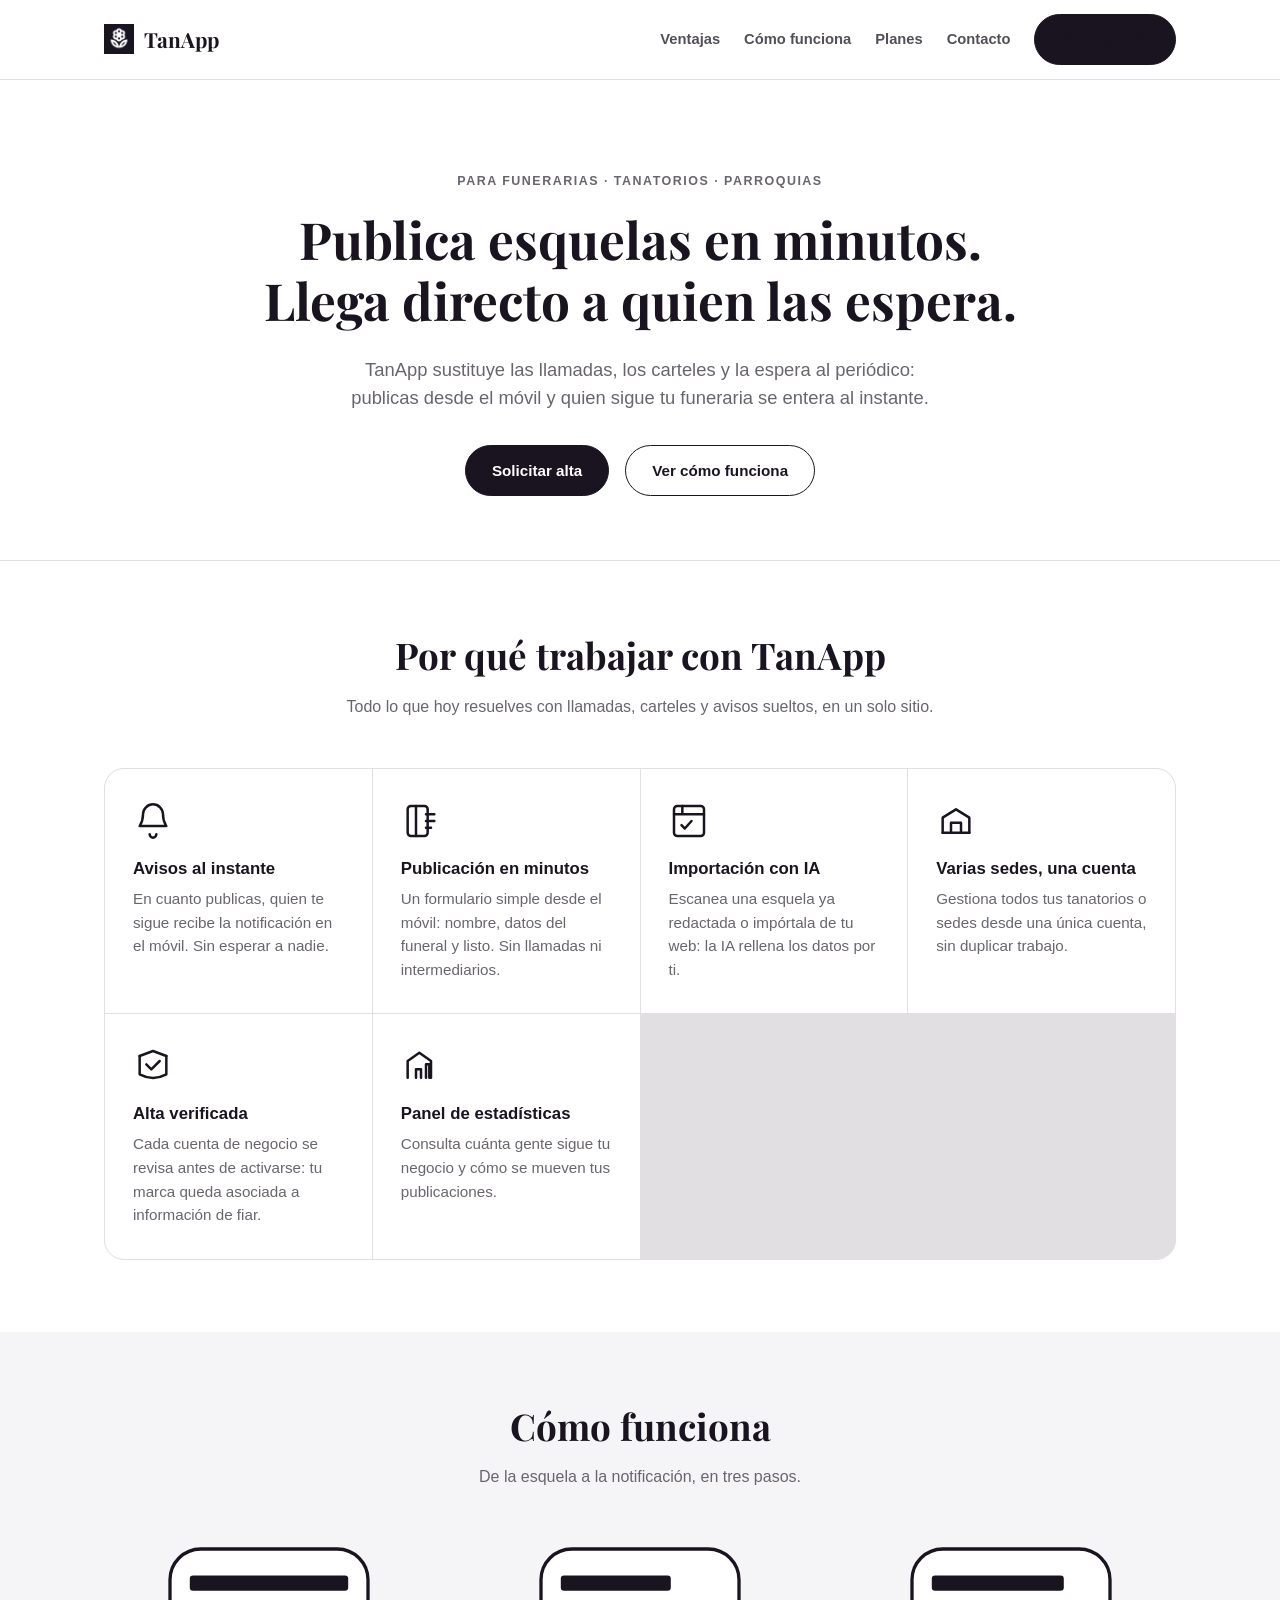
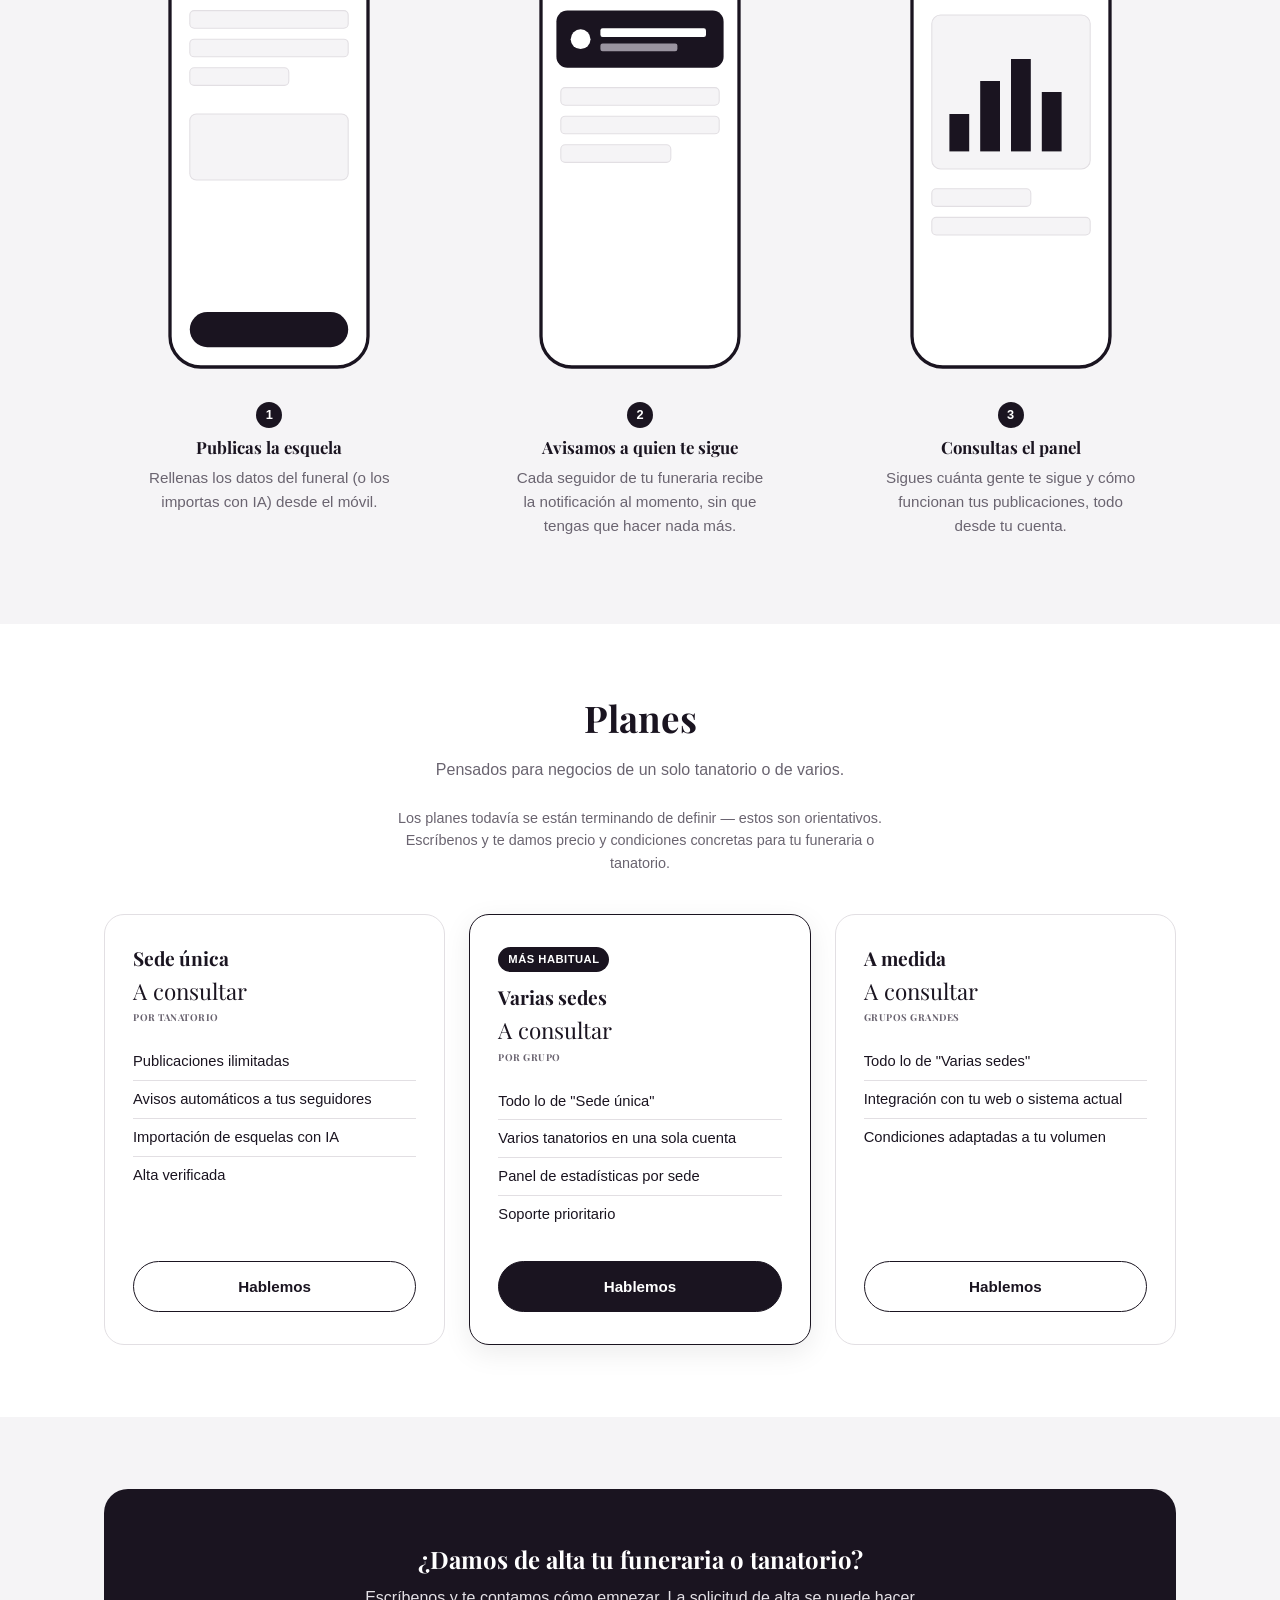
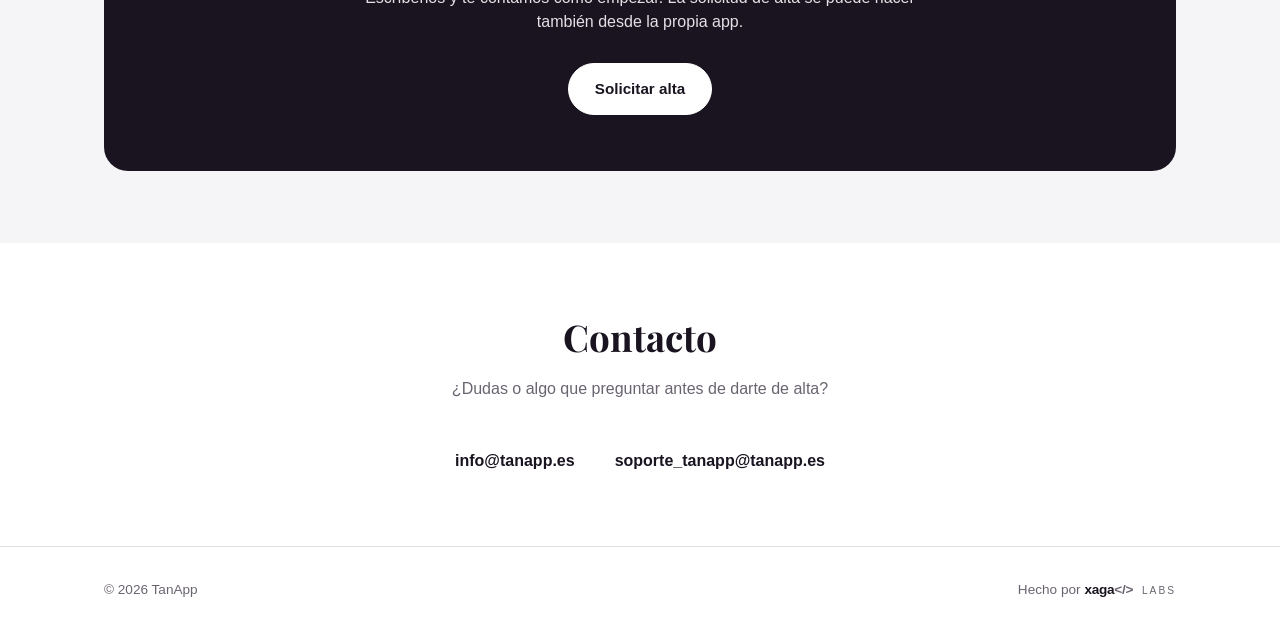
==== web/index.html @ 60076150 "Añade moderación de condolencias, sesiones múltiples por sede, elección de idioma y confirmación de " ====
<!doctype html>
<html lang="es">
  <head>
    <meta charset="UTF-8" />
    <meta name="viewport" content="width=device-width, initial-scale=1.0" />
    <title>TanApp para funerarias, tanatorios y parroquias</title>
    <meta
      name="description"
      content="TanApp es la app para que funerarias, tanatorios y parroquias de Galicia publiquen esquelas en minutos y lleguen directamente a quien las sigue."
    />
    <link rel="icon" href="assets/logo.png" />
    <link rel="preconnect" href="https://fonts.googleapis.com" />
    <link rel="preconnect" href="https://fonts.gstatic.com" crossorigin />
    <link
      href="https://fonts.googleapis.com/css2?family=Playfair+Display:wght@700;900&display=swap"
      rel="stylesheet"
    />
    <link rel="stylesheet" href="styles.css" />
  </head>
  <body>
    <header class="site-header">
      <div class="container">
        <a class="brand" href="#top">
          <img src="assets/logo.png" alt="" />
          <span>TanApp</span>
        </a>
        <nav class="site-nav">
          <a href="#ventajas">Ventajas</a>
          <a href="#como-funciona">Cómo funciona</a>
          <a href="#planes">Planes</a>
          <a href="#contacto">Contacto</a>
          <a class="btn btn-primary" href="#cta">Solicitar alta</a>
        </nav>
      </div>
    </header>

    <main id="top">
      <section class="hero">
        <div class="container">
          <span class="eyebrow"
            >Para funerarias · tanatorios · parroquias</span
          >
          <h1>Publica esquelas en minutos. Llega directo a quien las espera.</h1>
          <p class="lead">
            TanApp sustituye las llamadas, los carteles y la espera al
            periódico: publicas desde el móvil y quien sigue tu funeraria se
            entera al instante.
          </p>
          <div class="hero-actions">
            <a class="btn btn-primary" href="#cta">Solicitar alta</a>
            <a class="btn btn-secondary" href="#como-funciona"
              >Ver cómo funciona</a
            >
          </div>
        </div>
      </section>

      <section id="ventajas">
        <div class="container">
          <div class="section-head">
            <h2>Por qué trabajar con TanApp</h2>
            <p>
              Todo lo que hoy resuelves con llamadas, carteles y avisos
              sueltos, en un solo sitio.
            </p>
          </div>
          <div class="benefit-grid">
            <div class="benefit-card">
              <div class="icon">
                <svg
                  viewBox="0 0 24 24"
                  fill="none"
                  stroke="currentColor"
                  stroke-width="1.5"
                  stroke-linecap="round"
                  stroke-linejoin="round"
                >
                  <path
                    d="M6 8a6 6 0 0 1 12 0c0 4.5 1.5 6 2 7H4c.5-1 2-2.5 2-7Z"
                  />
                  <path d="M10 20a2 2 0 0 0 4 0" />
                </svg>
              </div>
              <h3>Avisos al instante</h3>
              <p>
                En cuanto publicas, quien te sigue recibe la notificación en
                el móvil. Sin esperar a nadie.
              </p>
            </div>
            <div class="benefit-card">
              <div class="icon">
                <svg
                  viewBox="0 0 24 24"
                  fill="none"
                  stroke="currentColor"
                  stroke-width="1.5"
                  stroke-linecap="round"
                  stroke-linejoin="round"
                >
                  <rect x="4" y="3" width="12" height="18" rx="2" />
                  <path d="M9 3v18" />
                  <path d="M15 8h5M15 12h5M15 16h3" />
                </svg>
              </div>
              <h3>Publicación en minutos</h3>
              <p>
                Un formulario simple desde el móvil: nombre, datos del
                funeral y listo. Sin llamadas ni intermediarios.
              </p>
            </div>
            <div class="benefit-card">
              <div class="icon">
                <svg
                  viewBox="0 0 24 24"
                  fill="none"
                  stroke="currentColor"
                  stroke-width="1.5"
                  stroke-linecap="round"
                  stroke-linejoin="round"
                >
                  <rect x="3" y="3" width="18" height="18" rx="2" />
                  <path d="M3 8h18M8 3v5" />
                  <path d="M7.5 14.5l2 2 4-4.5" />
                </svg>
              </div>
              <h3>Importación con IA</h3>
              <p>
                Escanea una esquela ya redactada o impórtala de tu web: la IA
                rellena los datos por ti.
              </p>
            </div>
            <div class="benefit-card">
              <div class="icon">
                <svg
                  viewBox="0 0 24 24"
                  fill="none"
                  stroke="currentColor"
                  stroke-width="1.5"
                  stroke-linecap="round"
                  stroke-linejoin="round"
                >
                  <path d="M4 19V10l8-5 8 5v9" />
                  <path d="M9 19v-6h6v6" />
                  <path d="M4 19h16" />
                </svg>
              </div>
              <h3>Varias sedes, una cuenta</h3>
              <p>
                Gestiona todos tus tanatorios o sedes desde una única cuenta,
                sin duplicar trabajo.
              </p>
            </div>
            <div class="benefit-card">
              <div class="icon">
                <svg
                  viewBox="0 0 24 24"
                  fill="none"
                  stroke="currentColor"
                  stroke-width="1.5"
                  stroke-linecap="round"
                  stroke-linejoin="round"
                >
                  <path d="M4 6v11a17 17 0 0 0 16 0V6" />
                  <path d="M4 6l8-3 8 3" />
                  <path d="M8 11l3 3 5-5" />
                </svg>
              </div>
              <h3>Alta verificada</h3>
              <p>
                Cada cuenta de negocio se revisa antes de activarse: tu
                marca queda asociada a información de fiar.
              </p>
            </div>
            <div class="benefit-card">
              <div class="icon">
                <svg
                  viewBox="0 0 24 24"
                  fill="none"
                  stroke="currentColor"
                  stroke-width="1.5"
                  stroke-linecap="round"
                  stroke-linejoin="round"
                >
                  <path d="M4 19V9l7-5 7 5v10" />
                  <path d="M9 19v-5h3v5M15 19v-8h2v8" />
                </svg>
              </div>
              <h3>Panel de estadísticas</h3>
              <p>
                Consulta cuánta gente sigue tu negocio y cómo se mueven tus
                publicaciones.
              </p>
            </div>
          </div>
        </div>
      </section>

      <section id="como-funciona" class="alt">
        <div class="container">
          <div class="section-head">
            <h2>Cómo funciona</h2>
            <p>De la esquela a la notificación, en tres pasos.</p>
          </div>
          <div class="steps-visual">
            <div class="step-visual">
              <svg class="phone" viewBox="0 0 200 400">
                <rect
                  x="10"
                  y="10"
                  width="180"
                  height="380"
                  rx="28"
                  fill="#ffffff"
                  stroke="#1a1420"
                  stroke-width="3"
                />
                <rect x="28" y="34" width="144" height="14" rx="3" fill="#1a1420" />
                <rect
                  x="28"
                  y="66"
                  width="144"
                  height="16"
                  rx="4"
                  fill="#f5f4f6"
                  stroke="#e2dfe3"
                />
                <rect
                  x="28"
                  y="92"
                  width="144"
                  height="16"
                  rx="4"
                  fill="#f5f4f6"
                  stroke="#e2dfe3"
                />
                <rect
                  x="28"
                  y="118"
                  width="90"
                  height="16"
                  rx="4"
                  fill="#f5f4f6"
                  stroke="#e2dfe3"
                />
                <rect
                  x="28"
                  y="160"
                  width="144"
                  height="60"
                  rx="6"
                  fill="#f5f4f6"
                  stroke="#e2dfe3"
                />
                <rect
                  x="28"
                  y="340"
                  width="144"
                  height="32"
                  rx="16"
                  fill="#1a1420"
                />
              </svg>
              <span class="step-number">1</span>
              <h3>Publicas la esquela</h3>
              <p>
                Rellenas los datos del funeral (o los importas con IA) desde
                el móvil.
              </p>
            </div>
            <div class="step-visual">
              <svg class="phone" viewBox="0 0 200 400">
                <rect
                  x="10"
                  y="10"
                  width="180"
                  height="380"
                  rx="28"
                  fill="#ffffff"
                  stroke="#1a1420"
                  stroke-width="3"
                />
                <rect x="28" y="34" width="100" height="14" rx="3" fill="#1a1420" />
                <rect
                  x="24"
                  y="66"
                  width="152"
                  height="52"
                  rx="10"
                  fill="#1a1420"
                />
                <circle cx="46" cy="92" r="9" fill="#ffffff" />
                <rect x="64" y="82" width="96" height="8" rx="2" fill="#ffffff" />
                <rect
                  x="64"
                  y="96"
                  width="70"
                  height="7"
                  rx="2"
                  fill="#9a94a0"
                />
                <rect
                  x="28"
                  y="136"
                  width="144"
                  height="16"
                  rx="4"
                  fill="#f5f4f6"
                  stroke="#e2dfe3"
                />
                <rect
                  x="28"
                  y="162"
                  width="144"
                  height="16"
                  rx="4"
                  fill="#f5f4f6"
                  stroke="#e2dfe3"
                />
                <rect
                  x="28"
                  y="188"
                  width="100"
                  height="16"
                  rx="4"
                  fill="#f5f4f6"
                  stroke="#e2dfe3"
                />
              </svg>
              <span class="step-number">2</span>
              <h3>Avisamos a quien te sigue</h3>
              <p>
                Cada seguidor de tu funeraria recibe la notificación al
                momento, sin que tengas que hacer nada más.
              </p>
            </div>
            <div class="step-visual">
              <svg class="phone" viewBox="0 0 200 400">
                <rect
                  x="10"
                  y="10"
                  width="180"
                  height="380"
                  rx="28"
                  fill="#ffffff"
                  stroke="#1a1420"
                  stroke-width="3"
                />
                <rect x="28" y="34" width="120" height="14" rx="3" fill="#1a1420" />
                <rect
                  x="28"
                  y="70"
                  width="144"
                  height="140"
                  rx="8"
                  fill="#f5f4f6"
                  stroke="#e2dfe3"
                />
                <rect x="44" y="160" width="18" height="34" fill="#1a1420" />
                <rect x="72" y="130" width="18" height="64" fill="#1a1420" />
                <rect x="100" y="110" width="18" height="84" fill="#1a1420" />
                <rect x="128" y="140" width="18" height="54" fill="#1a1420" />
                <rect
                  x="28"
                  y="228"
                  width="90"
                  height="16"
                  rx="4"
                  fill="#f5f4f6"
                  stroke="#e2dfe3"
                />
                <rect
                  x="28"
                  y="254"
                  width="144"
                  height="16"
                  rx="4"
                  fill="#f5f4f6"
                  stroke="#e2dfe3"
                />
              </svg>
              <span class="step-number">3</span>
              <h3>Consultas el panel</h3>
              <p>
                Sigues cuánta gente te sigue y cómo funcionan tus
                publicaciones, todo desde tu cuenta.
              </p>
            </div>
          </div>
        </div>
      </section>

      <section id="planes">
        <div class="container">
          <div class="section-head">
            <h2>Planes</h2>
            <p>Pensados para negocios de un solo tanatorio o de varios.</p>
          </div>
          <p class="plans-note">
            Los planes todavía se están terminando de definir — estos son
            orientativos. Escríbenos y te damos precio y condiciones
            concretas para tu funeraria o tanatorio.
          </p>
          <div class="plan-grid">
            <div class="plan-card">
              <h3>Sede única</h3>
              <div class="plan-price">
                A consultar<small>por tanatorio</small>
              </div>
              <ul>
                <li>Publicaciones ilimitadas</li>
                <li>Avisos automáticos a tus seguidores</li>
                <li>Importación de esquelas con IA</li>
                <li>Alta verificada</li>
              </ul>
              <a class="btn btn-secondary" href="#cta">Hablemos</a>
            </div>
            <div class="plan-card featured">
              <span class="plan-badge">Más habitual</span>
              <h3>Varias sedes</h3>
              <div class="plan-price">
                A consultar<small>por grupo</small>
              </div>
              <ul>
                <li>Todo lo de "Sede única"</li>
                <li>Varios tanatorios en una sola cuenta</li>
                <li>Panel de estadísticas por sede</li>
                <li>Soporte prioritario</li>
              </ul>
              <a class="btn btn-primary" href="#cta">Hablemos</a>
            </div>
            <div class="plan-card">
              <h3>A medida</h3>
              <div class="plan-price">
                A consultar<small>grupos grandes</small>
              </div>
              <ul>
                <li>Todo lo de "Varias sedes"</li>
                <li>Integración con tu web o sistema actual</li>
                <li>Condiciones adaptadas a tu volumen</li>
              </ul>
              <a class="btn btn-secondary" href="#cta">Hablemos</a>
            </div>
          </div>
        </div>
      </section>

      <section id="cta" class="alt">
        <div class="container">
          <div class="cta-box">
            <h2>¿Damos de alta tu funeraria o tanatorio?</h2>
            <p>
              Escríbenos y te contamos cómo empezar. La solicitud de alta se
              puede hacer también desde la propia app.
            </p>
            <a
              class="btn btn-primary"
              href="mailto:info@tanapp.es?subject=Alta%20como%20funeraria%20en%20TanApp"
              >Solicitar alta</a
            >
          </div>
        </div>
      </section>

      <section id="contacto">
        <div class="container">
          <div class="section-head">
            <h2>Contacto</h2>
            <p>¿Dudas o algo que preguntar antes de darte de alta?</p>
          </div>
          <div class="contact-list">
            <a href="mailto:info@tanapp.es">info@tanapp.es</a>
            <a href="mailto:soporte_tanapp@tanapp.es"
              >soporte_tanapp@tanapp.es</a
            >
          </div>
        </div>
      </section>
    </main>

    <footer class="site-footer">
      <div class="container">
        <span>&copy; <span id="anio"></span> TanApp</span>
        <span class="xaga-credit"
          >Hecho por
          <strong
            >xaga<span class="xaga-code">&lt;/&gt;</span></strong
          ><span class="xaga-labs">&nbsp;LABS</span></span
        >
      </div>
    </footer>

    <script>
      document.getElementById('anio').textContent = new Date().getFullYear();
    </script>
  </body>
</html>
---- web/styles.css ----
:root {
  --black: #1a1420;
  --ink: #0f0c12;
  --white: #ffffff;
  --off-white: #f5f4f6;
  --gray: #e4e1e6;
  --text-muted: #6a6470;
  --plum: #6b3f55;
  --plum-light: #dcc7d3;
  --border: #e2dfe3;
  --max-width: 1120px;
}

* {
  box-sizing: border-box;
}

html {
  scroll-behavior: smooth;
}

body {
  margin: 0;
  font-family:
    -apple-system, BlinkMacSystemFont, 'Segoe UI', Roboto, Helvetica, Arial,
    sans-serif;
  color: var(--black);
  background: var(--white);
  line-height: 1.55;
}

h1,
h2,
h3 {
  font-family: 'Playfair Display', Georgia, serif;
  color: var(--black);
  line-height: 1.18;
  margin: 0 0 0.5em;
}

p {
  margin: 0 0 1em;
}

a {
  color: var(--black);
}

img,
svg {
  max-width: 100%;
  display: block;
}

.container {
  max-width: var(--max-width);
  margin: 0 auto;
  padding: 0 24px;
}

/* Cabecera */

.site-header {
  position: sticky;
  top: 0;
  z-index: 10;
  background: rgba(255, 255, 255, 0.94);
  backdrop-filter: blur(6px);
  border-bottom: 1px solid var(--border);
}

.site-header .container {
  display: flex;
  align-items: center;
  justify-content: space-between;
  gap: 16px;
  padding-top: 14px;
  padding-bottom: 14px;
  flex-wrap: wrap;
}

.brand {
  display: flex;
  align-items: center;
  gap: 10px;
  text-decoration: none;
  color: var(--black);
}

.brand img {
  width: 30px;
  height: 30px;
}

.brand span {
  font-family: 'Playfair Display', Georgia, serif;
  font-size: 1.3rem;
  font-weight: 700;
}

.site-nav {
  display: flex;
  align-items: center;
  gap: 24px;
  flex-wrap: wrap;
}

.site-nav a {
  text-decoration: none;
  color: var(--black);
  font-weight: 600;
  font-size: 0.92rem;
  opacity: 0.75;
}

.site-nav a:hover {
  opacity: 1;
}

.site-nav .btn {
  opacity: 1;
}

/* Botones */

.btn {
  display: inline-block;
  padding: 13px 26px;
  border-radius: 999px;
  font-weight: 700;
  font-size: 0.95rem;
  text-decoration: none;
  text-align: center;
  border: 1.5px solid var(--black);
  cursor: pointer;
}

.btn-primary {
  background: var(--black);
  color: var(--white);
}

.btn-primary:hover {
  background: var(--ink);
}

.btn-secondary {
  background: transparent;
  color: var(--black);
}

.btn-secondary:hover {
  background: var(--off-white);
}

/* Hero */

.hero {
  padding: 88px 0 64px;
  text-align: center;
  border-bottom: 1px solid var(--border);
}

.eyebrow {
  display: inline-block;
  font-size: 0.78rem;
  font-weight: 700;
  letter-spacing: 1.5px;
  text-transform: uppercase;
  color: var(--text-muted);
  margin-bottom: 18px;
}

.hero h1 {
  font-size: clamp(2.1rem, 5vw, 3.2rem);
  max-width: 780px;
  margin-left: auto;
  margin-right: auto;
}

.hero p.lead {
  font-size: 1.15rem;
  color: var(--text-muted);
  max-width: 620px;
  margin: 0 auto 32px;
}

.hero-actions {
  display: flex;
  gap: 16px;
  justify-content: center;
  flex-wrap: wrap;
}

/* Secciones genéricas */

section {
  padding: 72px 0;
}

section.alt {
  background: var(--off-white);
}

.section-head {
  text-align: center;
  max-width: 640px;
  margin: 0 auto 48px;
}

.section-head h2 {
  font-size: clamp(1.7rem, 3.5vw, 2.3rem);
}

.section-head p {
  color: var(--text-muted);
  margin-bottom: 0;
}

/* Ventajas */

.benefit-grid {
  display: grid;
  grid-template-columns: repeat(auto-fit, minmax(240px, 1fr));
  gap: 1px;
  background: var(--border);
  border: 1px solid var(--border);
  border-radius: 20px;
  overflow: hidden;
}

.benefit-card {
  background: var(--white);
  padding: 32px 28px;
}

.benefit-card .icon {
  width: 40px;
  height: 40px;
  margin-bottom: 18px;
  color: var(--black);
}

.benefit-card .icon svg {
  width: 100%;
  height: 100%;
}

.benefit-card h3 {
  font-size: 1.05rem;
  font-family: inherit;
  font-weight: 700;
}

.benefit-card p {
  color: var(--text-muted);
  font-size: 0.95rem;
  margin-bottom: 0;
}

/* Cómo funciona (con ilustraciones) */

.steps-visual {
  display: grid;
  grid-template-columns: repeat(auto-fit, minmax(260px, 1fr));
  gap: 40px;
}

.step-visual {
  text-align: center;
}

.step-visual .phone {
  width: 100%;
  max-width: 220px;
  margin: 0 auto 24px;
}

.step-visual .step-number {
  display: inline-flex;
  align-items: center;
  justify-content: center;
  width: 26px;
  height: 26px;
  border-radius: 50%;
  background: var(--black);
  color: var(--white);
  font-size: 0.8rem;
  font-weight: 700;
  margin-bottom: 10px;
}

.step-visual h3 {
  font-size: 1.05rem;
}

.step-visual p {
  color: var(--text-muted);
  font-size: 0.95rem;
  max-width: 260px;
  margin-left: auto;
  margin-right: auto;
}

/* Planes */

.plans-note {
  text-align: center;
  color: var(--text-muted);
  font-size: 0.9rem;
  margin: -24px auto 40px;
  max-width: 520px;
}

.plan-grid {
  display: grid;
  grid-template-columns: repeat(auto-fit, minmax(260px, 1fr));
  gap: 24px;
  align-items: stretch;
}

.plan-card {
  border: 1.5px solid var(--border);
  border-radius: 20px;
  padding: 32px 28px;
  display: flex;
  flex-direction: column;
  background: var(--white);
}

.plan-card.featured {
  border-color: var(--black);
  box-shadow: 0 8px 28px rgba(0, 0, 0, 0.08);
}

.plan-badge {
  align-self: flex-start;
  background: var(--black);
  color: var(--white);
  font-size: 0.7rem;
  font-weight: 700;
  letter-spacing: 0.5px;
  text-transform: uppercase;
  padding: 4px 10px;
  border-radius: 999px;
  margin-bottom: 14px;
}

.plan-card h3 {
  font-size: 1.2rem;
  margin-bottom: 4px;
}

.plan-price {
  font-family: 'Playfair Display', Georgia, serif;
  font-size: 1.4rem;
  color: var(--black);
  margin-bottom: 18px;
}

.plan-price small {
  font-family: inherit;
  font-size: 0.6rem;
  font-weight: 700;
  letter-spacing: 0.5px;
  text-transform: uppercase;
  color: var(--text-muted);
  display: block;
  margin-top: 2px;
}

.plan-card ul {
  list-style: none;
  padding: 0;
  margin: 0 0 28px;
  flex-grow: 1;
}

.plan-card li {
  padding: 7px 0;
  font-size: 0.92rem;
  color: var(--black);
  border-top: 1px solid var(--border);
}

.plan-card li:first-child {
  border-top: none;
}

.plan-card .btn {
  width: 100%;
}

/* CTA final */

.cta-box {
  background: var(--black);
  color: var(--white);
  border-radius: 24px;
  padding: 56px 48px;
  text-align: center;
}

.cta-box h2 {
  color: var(--white);
}

.cta-box p {
  color: var(--gray);
  max-width: 560px;
  margin: 0 auto 28px;
}

.cta-box .btn-primary {
  background: var(--white);
  color: var(--black);
  border-color: var(--white);
}

.cta-box .btn-primary:hover {
  background: var(--off-white);
}

/* Contacto */

.contact-list {
  display: flex;
  gap: 40px;
  justify-content: center;
  flex-wrap: wrap;
  text-align: center;
}

.contact-list a {
  font-weight: 700;
  text-decoration: none;
}

/* Pie */

.site-footer {
  border-top: 1px solid var(--border);
  padding: 32px 0;
}

.site-footer .container {
  display: flex;
  align-items: center;
  justify-content: space-between;
  gap: 16px;
  flex-wrap: wrap;
  font-size: 0.85rem;
  color: var(--text-muted);
}

.xaga-credit {
  display: flex;
  align-items: baseline;
  gap: 4px;
  text-decoration: none;
  color: var(--text-muted);
}

.xaga-credit strong {
  font-weight: 900;
  color: var(--black);
  letter-spacing: -0.3px;
}

.xaga-credit .xaga-code {
  color: var(--text-muted);
}

.xaga-credit .xaga-labs {
  letter-spacing: 2px;
  font-size: 0.75em;
}

@media (max-width: 640px) {
  .cta-box {
    padding: 36px 22px;
  }

  .site-footer .container {
    flex-direction: column;
    text-align: center;
  }
}
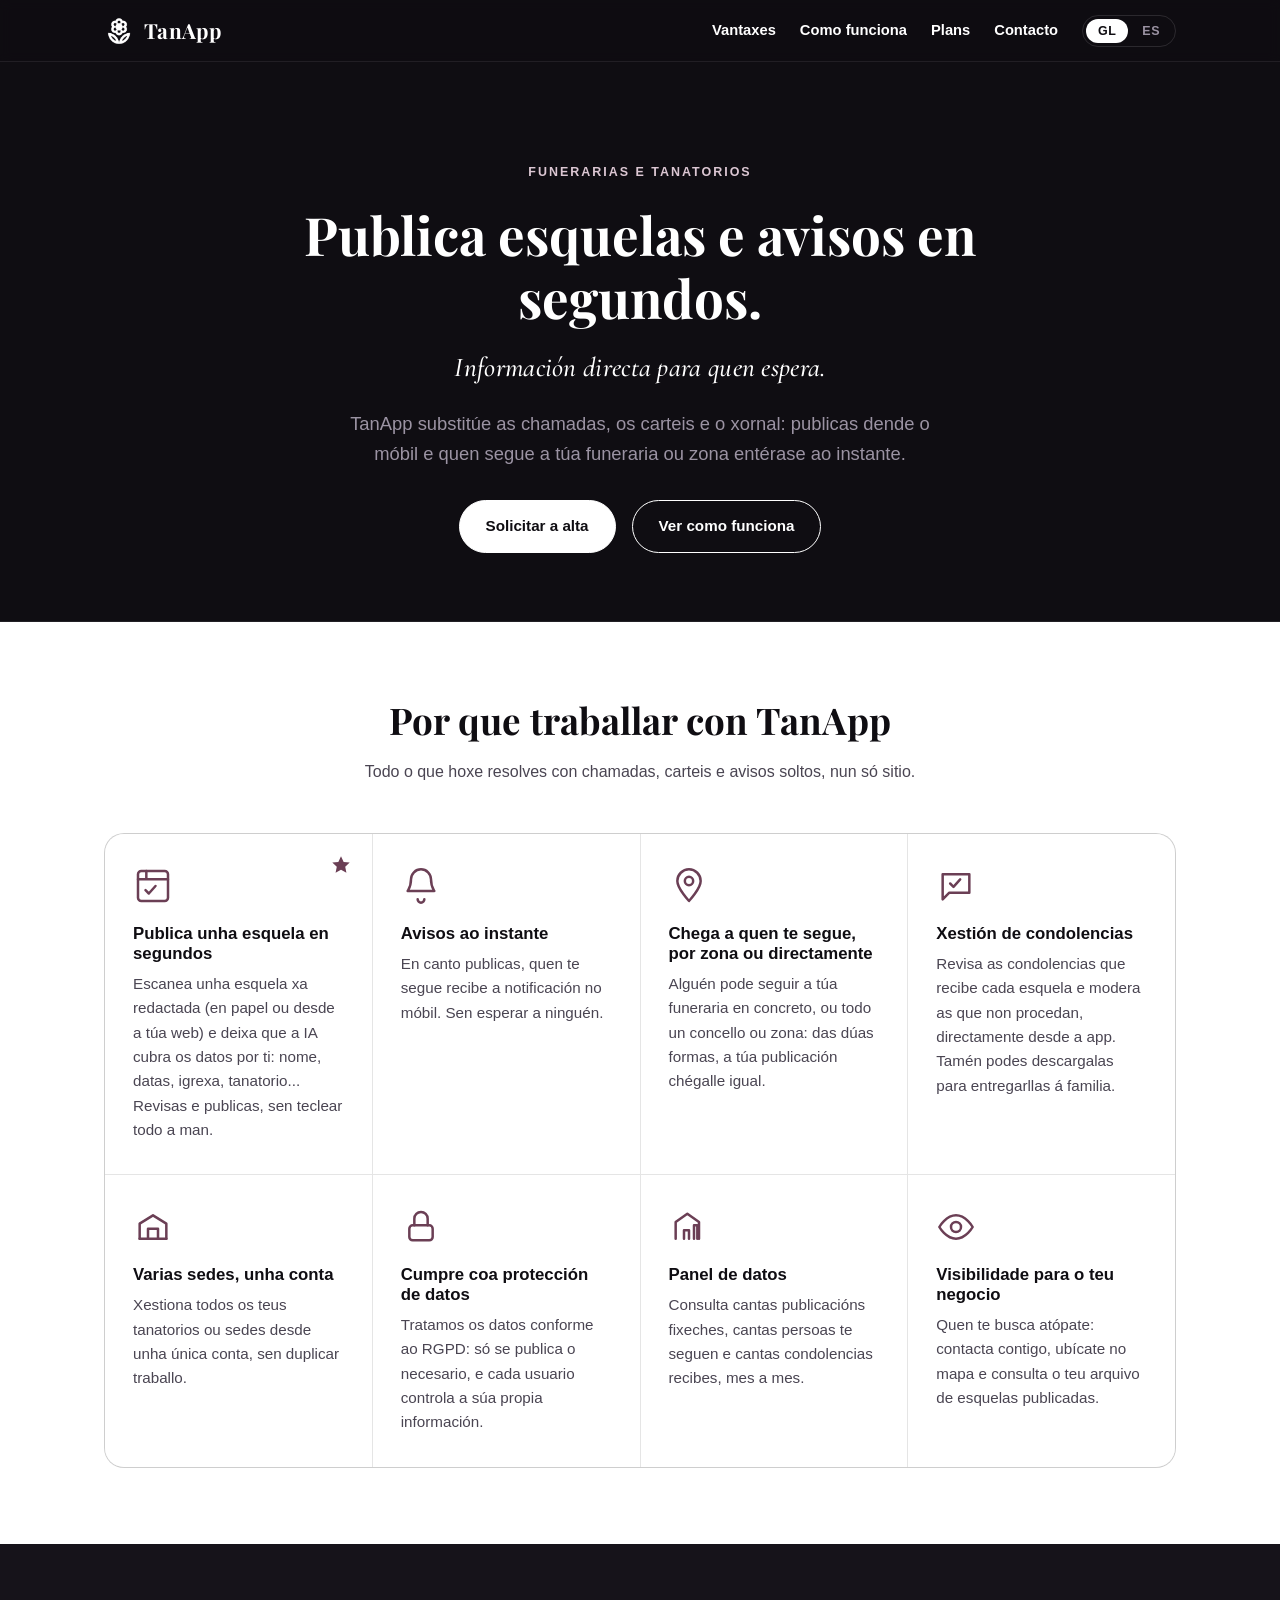
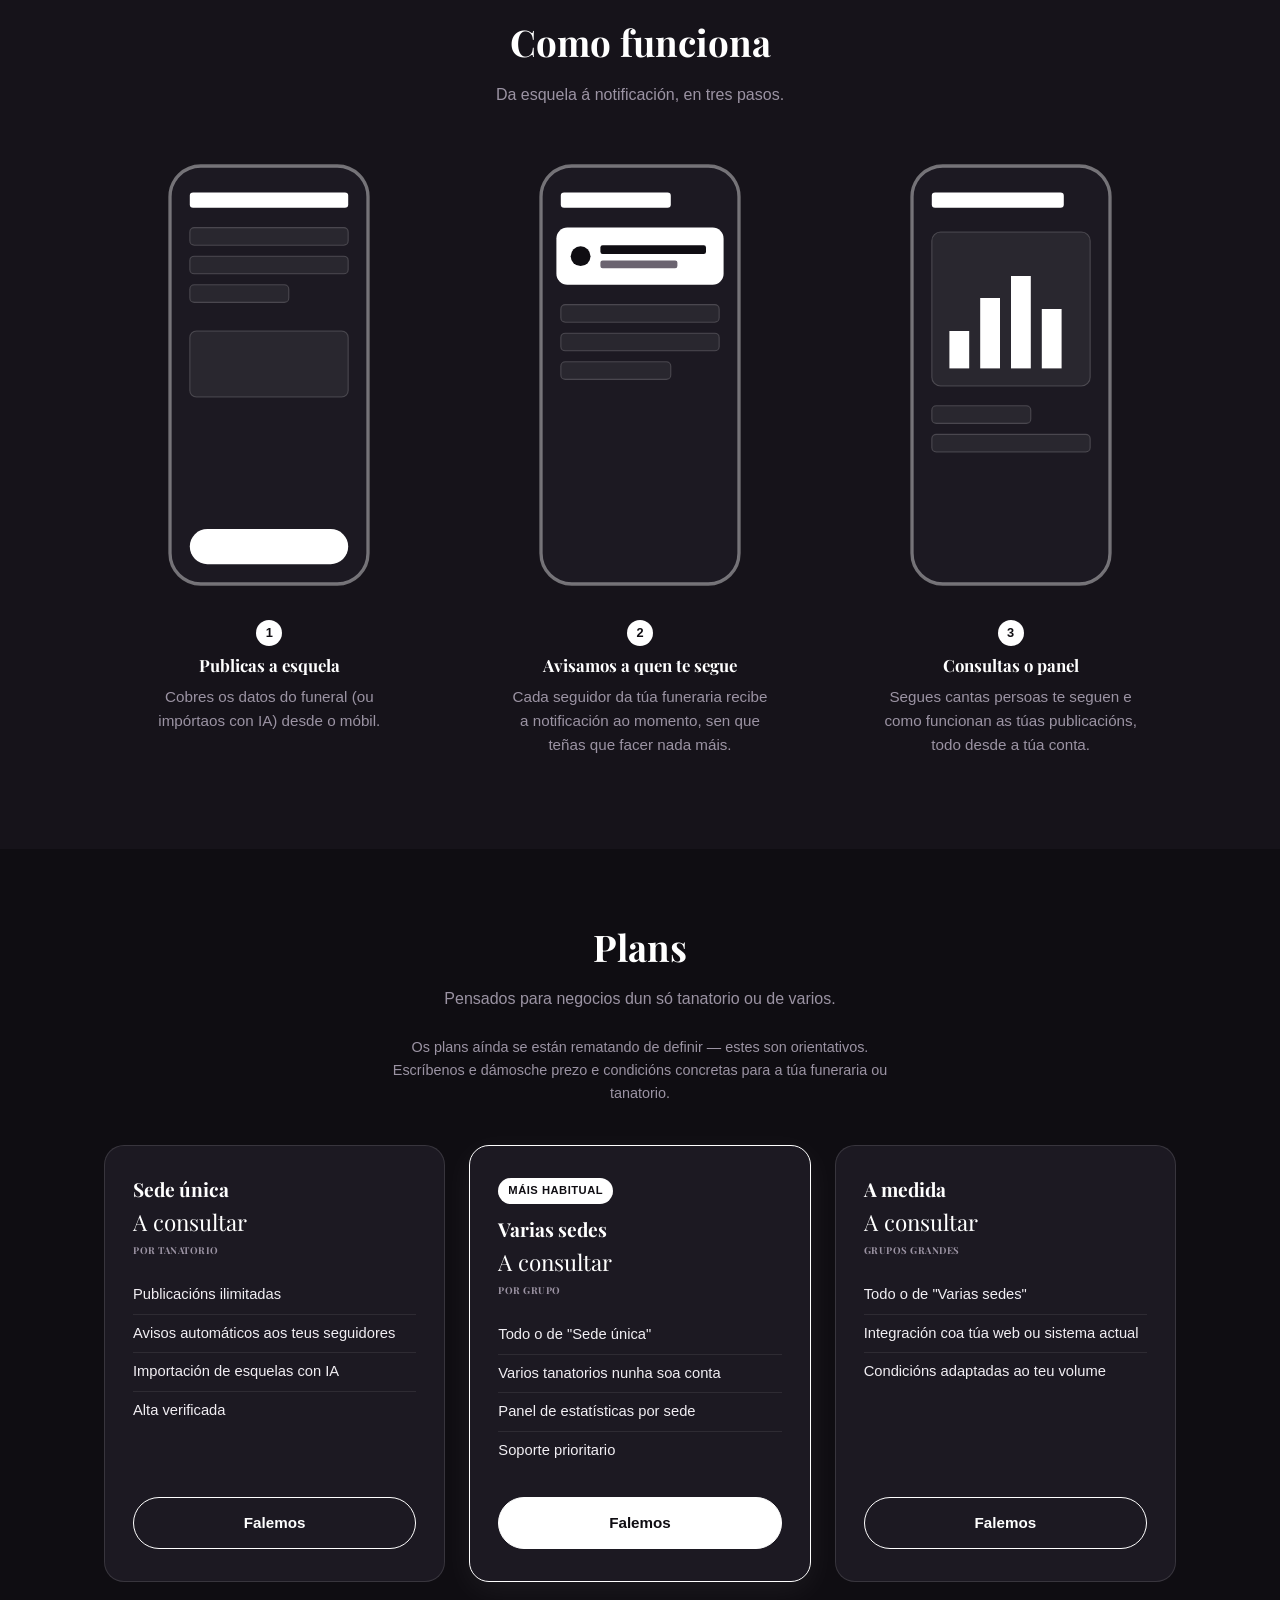
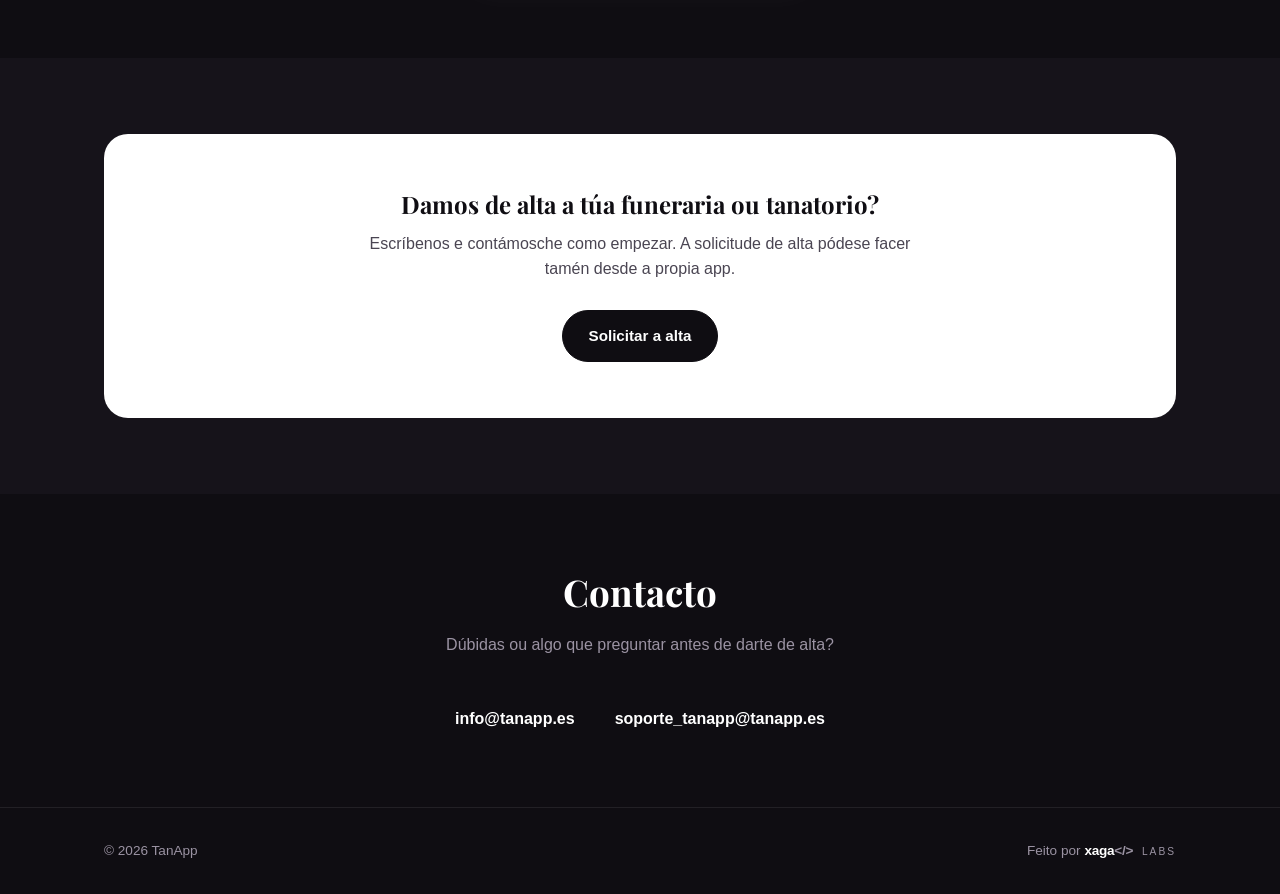
==== commit 9159931b: "Añade publicaciones de tipo misa/acto civil, cuenta personal vinculada para clientes, términos por r" ====
--- a/web/index.html
+++ b/web/index.html
@@ -1,18 +1,18 @@
 <!doctype html>
-<html lang="es">
+<html lang="gl">
   <head>
     <meta charset="UTF-8" />
     <meta name="viewport" content="width=device-width, initial-scale=1.0" />
-    <title>TanApp para funerarias, tanatorios y parroquias</title>
+    <title>TanApp para funerarias e tanatorios</title>
     <meta
       name="description"
-      content="TanApp es la app para que funerarias, tanatorios y parroquias de Galicia publiquen esquelas en minutos y lleguen directamente a quien las sigue."
+      content="TanApp é a app para que funerarias e tanatorios de Galicia publiquen esquelas en segundos e cheguen directamente a quen as segue."
     />
     <link rel="icon" href="assets/logo.png" />
     <link rel="preconnect" href="https://fonts.googleapis.com" />
     <link rel="preconnect" href="https://fonts.gstatic.com" crossorigin />
     <link
-      href="https://fonts.googleapis.com/css2?family=Playfair+Display:wght@700;900&display=swap"
+      href="https://fonts.googleapis.com/css2?family=Cormorant+Garamond:ital,wght@1,500&family=Playfair+Display:wght@700;900&display=swap"
       rel="stylesheet"
     />
     <link rel="stylesheet" href="styles.css" />
@@ -25,11 +25,14 @@
           <span>TanApp</span>
         </a>
         <nav class="site-nav">
-          <a href="#ventajas">Ventajas</a>
-          <a href="#como-funciona">Cómo funciona</a>
-          <a href="#planes">Planes</a>
-          <a href="#contacto">Contacto</a>
-          <a class="btn btn-primary" href="#cta">Solicitar alta</a>
+          <a href="#ventajas" data-i18n="nav_ventajas">Vantaxes</a>
+          <a href="#como-funciona" data-i18n="nav_como">Como funciona</a>
+          <a href="#planes" data-i18n="nav_planes">Plans</a>
+          <a href="#contacto" data-i18n="nav_contacto">Contacto</a>
+          <div class="lang-switch">
+            <button type="button" class="lang-btn" data-lang="gl">GL</button>
+            <button type="button" class="lang-btn" data-lang="es">ES</button>
+          </div>
         </nav>
       </div>
     </header>
@@ -37,19 +40,27 @@
     <main id="top">
       <section class="hero">
         <div class="container">
-          <span class="eyebrow"
-            >Para funerarias · tanatorios · parroquias</span
+          <span class="eyebrow" data-i18n="hero_eyebrow"
+            >Funerarias e Tanatorios</span
           >
-          <h1>Publica esquelas en minutos. Llega directo a quien las espera.</h1>
-          <p class="lead">
-            TanApp sustituye las llamadas, los carteles y la espera al
-            periódico: publicas desde el móvil y quien sigue tu funeraria se
-            entera al instante.
+          <h1 data-i18n="hero_h1">Publica esquelas e avisos en segundos.</h1>
+          <p class="hero-sub" data-i18n="hero_sub">
+            Información directa para quen espera.
+          </p>
+          <p class="lead" data-i18n="hero_lead">
+            TanApp substitúe as chamadas, os carteis e o xornal: publicas
+            dende o móbil e quen segue a túa funeraria ou zona entérase ao
+            instante.
           </p>
           <div class="hero-actions">
-            <a class="btn btn-primary" href="#cta">Solicitar alta</a>
-            <a class="btn btn-secondary" href="#como-funciona"
-              >Ver cómo funciona</a
+            <a class="btn btn-primary" href="#cta" data-i18n="btn_alta"
+              >Solicitar a alta</a
+            >
+            <a
+              class="btn btn-secondary"
+              href="#como-funciona"
+              data-i18n="btn_como"
+              >Ver como funciona</a
             >
           </div>
         </div>
@@ -58,13 +69,47 @@
       <section id="ventajas">
         <div class="container">
           <div class="section-head">
-            <h2>Por qué trabajar con TanApp</h2>
-            <p>
-              Todo lo que hoy resuelves con llamadas, carteles y avisos
-              sueltos, en un solo sitio.
+            <h2 data-i18n="ventajas_h2">Por que traballar con TanApp</h2>
+            <p data-i18n="ventajas_p">
+              Todo o que hoxe resolves con chamadas, carteis e avisos soltos,
+              nun só sitio.
             </p>
           </div>
           <div class="benefit-grid">
+            <div class="benefit-card featured">
+              <svg
+                class="badge-star"
+                width="22"
+                height="22"
+                viewBox="0 0 24 24"
+                fill="currentColor"
+              >
+                <path
+                  d="M12 2.5l2.9 6.1 6.6.8-4.9 4.5 1.3 6.6-5.9-3.3-5.9 3.3 1.3-6.6-4.9-4.5 6.6-.8Z"
+                />
+              </svg>
+              <div class="icon">
+                <svg
+                  viewBox="0 0 24 24"
+                  fill="none"
+                  stroke="currentColor"
+                  stroke-width="1.5"
+                  stroke-linecap="round"
+                  stroke-linejoin="round"
+                >
+                  <rect x="3" y="3" width="18" height="18" rx="2" />
+                  <path d="M3 8h18M8 3v5" />
+                  <path d="M7.5 14.5l2 2 4-4.5" />
+                </svg>
+              </div>
+              <h3 data-i18n="benefit1_h3">Publica unha esquela en segundos</h3>
+              <p data-i18n="benefit1_p">
+                Escanea unha esquela xa redactada (en papel ou desde a túa
+                web) e deixa que a IA cubra os datos por ti: nome, datas,
+                igrexa, tanatorio... Revisas e publicas, sen teclear todo a
+                man.
+              </p>
+            </div>
             <div class="benefit-card">
               <div class="icon">
                 <svg
@@ -81,10 +126,10 @@
                   <path d="M10 20a2 2 0 0 0 4 0" />
                 </svg>
               </div>
-              <h3>Avisos al instante</h3>
-              <p>
-                En cuanto publicas, quien te sigue recibe la notificación en
-                el móvil. Sin esperar a nadie.
+              <h3 data-i18n="benefit2_h3">Avisos ao instante</h3>
+              <p data-i18n="benefit2_p">
+                En canto publicas, quen te segue recibe a notificación no
+                móbil. Sen esperar a ninguén.
               </p>
             </div>
             <div class="benefit-card">
@@ -97,15 +142,17 @@
                   stroke-linecap="round"
                   stroke-linejoin="round"
                 >
-                  <rect x="4" y="3" width="12" height="18" rx="2" />
-                  <path d="M9 3v18" />
-                  <path d="M15 8h5M15 12h5M15 16h3" />
+                  <path d="M12 21s7-7.5 7-12a7 7 0 0 0-14 0c0 4.5 7 12 7 12Z" />
+                  <circle cx="12" cy="9" r="2.5" />
                 </svg>
               </div>
-              <h3>Publicación en minutos</h3>
-              <p>
-                Un formulario simple desde el móvil: nombre, datos del
-                funeral y listo. Sin llamadas ni intermediarios.
+              <h3 data-i18n="benefit3_h3">
+                Chega a quen te segue, por zona ou directamente
+              </h3>
+              <p data-i18n="benefit3_p">
+                Alguén pode seguir a túa funeraria en concreto, ou todo un
+                concello ou zona: das dúas formas, a túa publicación
+                chégalle igual.
               </p>
             </div>
             <div class="benefit-card">
@@ -118,15 +165,15 @@
                   stroke-linecap="round"
                   stroke-linejoin="round"
                 >
-                  <rect x="3" y="3" width="18" height="18" rx="2" />
-                  <path d="M3 8h18M8 3v5" />
-                  <path d="M7.5 14.5l2 2 4-4.5" />
+                  <path d="M4 5h16v11H8l-4 4V5Z" />
+                  <path d="M8.5 10.5l2 2 4-4.5" />
                 </svg>
               </div>
-              <h3>Importación con IA</h3>
-              <p>
-                Escanea una esquela ya redactada o impórtala de tu web: la IA
-                rellena los datos por ti.
+              <h3 data-i18n="benefit4_h3">Xestión de condolencias</h3>
+              <p data-i18n="benefit4_p">
+                Revisa as condolencias que recibe cada esquela e modera as
+                que non procedan, directamente desde a app. Tamén podes
+                descargalas para entregarllas á familia.
               </p>
             </div>
             <div class="benefit-card">
@@ -144,10 +191,10 @@
                   <path d="M4 19h16" />
                 </svg>
               </div>
-              <h3>Varias sedes, una cuenta</h3>
-              <p>
-                Gestiona todos tus tanatorios o sedes desde una única cuenta,
-                sin duplicar trabajo.
+              <h3 data-i18n="benefit5_h3">Varias sedes, unha conta</h3>
+              <p data-i18n="benefit5_p">
+                Xestiona todos os teus tanatorios ou sedes desde unha única
+                conta, sen duplicar traballo.
               </p>
             </div>
             <div class="benefit-card">
@@ -160,15 +207,14 @@
                   stroke-linecap="round"
                   stroke-linejoin="round"
                 >
-                  <path d="M4 6v11a17 17 0 0 0 16 0V6" />
-                  <path d="M4 6l8-3 8 3" />
-                  <path d="M8 11l3 3 5-5" />
+                  <rect x="5" y="11" width="14" height="9" rx="2" />
+                  <path d="M8 11V7a4 4 0 0 1 8 0v4" />
                 </svg>
               </div>
-              <h3>Alta verificada</h3>
-              <p>
-                Cada cuenta de negocio se revisa antes de activarse: tu
-                marca queda asociada a información de fiar.
+              <h3 data-i18n="benefit6_h3">Cumpre coa protección de datos</h3>
+              <p data-i18n="benefit6_p">
+                Tratamos os datos conforme ao RGPD: só se publica o
+                necesario, e cada usuario controla a súa propia información.
               </p>
             </div>
             <div class="benefit-card">
@@ -185,10 +231,32 @@
                   <path d="M9 19v-5h3v5M15 19v-8h2v8" />
                 </svg>
               </div>
-              <h3>Panel de estadísticas</h3>
-              <p>
-                Consulta cuánta gente sigue tu negocio y cómo se mueven tus
-                publicaciones.
+              <h3 data-i18n="benefit7_h3">Panel de datos</h3>
+              <p data-i18n="benefit7_p">
+                Consulta cantas publicacións fixeches, cantas persoas te
+                seguen e cantas condolencias recibes, mes a mes.
+              </p>
+            </div>
+            <div class="benefit-card">
+              <div class="icon">
+                <svg
+                  viewBox="0 0 24 24"
+                  fill="none"
+                  stroke="currentColor"
+                  stroke-width="1.5"
+                  stroke-linecap="round"
+                  stroke-linejoin="round"
+                >
+                  <path
+                    d="M2 12s4-7 10-7 10 7 10 7-4 7-10 7-10-7-10-7Z"
+                  />
+                  <circle cx="12" cy="12" r="3" />
+                </svg>
+              </div>
+              <h3 data-i18n="benefit8_h3">Visibilidade para o teu negocio</h3>
+              <p data-i18n="benefit8_p">
+                Quen te busca atópate: contacta contigo, ubícate no mapa e
+                consulta o teu arquivo de esquelas publicadas.
               </p>
             </div>
           </div>
@@ -198,8 +266,8 @@
       <section id="como-funciona" class="alt">
         <div class="container">
           <div class="section-head">
-            <h2>Cómo funciona</h2>
-            <p>De la esquela a la notificación, en tres pasos.</p>
+            <h2 data-i18n="como_h2">Como funciona</h2>
+            <p data-i18n="como_p">Da esquela á notificación, en tres pasos.</p>
           </div>
           <div class="steps-visual">
             <div class="step-visual">
@@ -210,19 +278,19 @@
                   width="180"
                   height="380"
                   rx="28"
-                  fill="#ffffff"
-                  stroke="#1a1420"
+                  fill="#1c1922"
+                  stroke="rgba(255,255,255,0.4)"
                   stroke-width="3"
                 />
-                <rect x="28" y="34" width="144" height="14" rx="3" fill="#1a1420" />
+                <rect x="28" y="34" width="144" height="14" rx="3" fill="#ffffff" />
                 <rect
                   x="28"
                   y="66"
                   width="144"
                   height="16"
                   rx="4"
-                  fill="#f5f4f6"
-                  stroke="#e2dfe3"
+                  fill="rgba(255,255,255,0.06)"
+                  stroke="rgba(255,255,255,0.18)"
                 />
                 <rect
                   x="28"
@@ -230,8 +298,8 @@
                   width="144"
                   height="16"
                   rx="4"
-                  fill="#f5f4f6"
-                  stroke="#e2dfe3"
+                  fill="rgba(255,255,255,0.06)"
+                  stroke="rgba(255,255,255,0.18)"
                 />
                 <rect
                   x="28"
@@ -239,8 +307,8 @@
                   width="90"
                   height="16"
                   rx="4"
-                  fill="#f5f4f6"
-                  stroke="#e2dfe3"
+                  fill="rgba(255,255,255,0.06)"
+                  stroke="rgba(255,255,255,0.18)"
                 />
                 <rect
                   x="28"
@@ -248,8 +316,8 @@
                   width="144"
                   height="60"
                   rx="6"
-                  fill="#f5f4f6"
-                  stroke="#e2dfe3"
+                  fill="rgba(255,255,255,0.06)"
+                  stroke="rgba(255,255,255,0.18)"
                 />
                 <rect
                   x="28"
@@ -257,14 +325,14 @@
                   width="144"
                   height="32"
                   rx="16"
-                  fill="#1a1420"
+                  fill="#ffffff"
                 />
               </svg>
               <span class="step-number">1</span>
-              <h3>Publicas la esquela</h3>
-              <p>
-                Rellenas los datos del funeral (o los importas con IA) desde
-                el móvil.
+              <h3 data-i18n="step1_h3">Publicas a esquela</h3>
+              <p data-i18n="step1_p">
+                Cobres os datos do funeral (ou impórtaos con IA) desde o
+                móbil.
               </p>
             </div>
             <div class="step-visual">
@@ -275,28 +343,28 @@
                   width="180"
                   height="380"
                   rx="28"
-                  fill="#ffffff"
-                  stroke="#1a1420"
+                  fill="#1c1922"
+                  stroke="rgba(255,255,255,0.4)"
                   stroke-width="3"
                 />
-                <rect x="28" y="34" width="100" height="14" rx="3" fill="#1a1420" />
+                <rect x="28" y="34" width="100" height="14" rx="3" fill="#ffffff" />
                 <rect
                   x="24"
                   y="66"
                   width="152"
                   height="52"
                   rx="10"
-                  fill="#1a1420"
-                />
-                <circle cx="46" cy="92" r="9" fill="#ffffff" />
-                <rect x="64" y="82" width="96" height="8" rx="2" fill="#ffffff" />
+                  fill="#ffffff"
+                />
+                <circle cx="46" cy="92" r="9" fill="#0f0d12" />
+                <rect x="64" y="82" width="96" height="8" rx="2" fill="#0f0d12" />
                 <rect
                   x="64"
                   y="96"
                   width="70"
                   height="7"
                   rx="2"
-                  fill="#9a94a0"
+                  fill="#6b6470"
                 />
                 <rect
                   x="28"
@@ -304,8 +372,8 @@
                   width="144"
                   height="16"
                   rx="4"
-                  fill="#f5f4f6"
-                  stroke="#e2dfe3"
+                  fill="rgba(255,255,255,0.06)"
+                  stroke="rgba(255,255,255,0.18)"
                 />
                 <rect
                   x="28"
@@ -313,8 +381,8 @@
                   width="144"
                   height="16"
                   rx="4"
-                  fill="#f5f4f6"
-                  stroke="#e2dfe3"
+                  fill="rgba(255,255,255,0.06)"
+                  stroke="rgba(255,255,255,0.18)"
                 />
                 <rect
                   x="28"
@@ -322,15 +390,15 @@
                   width="100"
                   height="16"
                   rx="4"
-                  fill="#f5f4f6"
-                  stroke="#e2dfe3"
+                  fill="rgba(255,255,255,0.06)"
+                  stroke="rgba(255,255,255,0.18)"
                 />
               </svg>
               <span class="step-number">2</span>
-              <h3>Avisamos a quien te sigue</h3>
-              <p>
-                Cada seguidor de tu funeraria recibe la notificación al
-                momento, sin que tengas que hacer nada más.
+              <h3 data-i18n="step2_h3">Avisamos a quen te segue</h3>
+              <p data-i18n="step2_p">
+                Cada seguidor da túa funeraria recibe a notificación ao
+                momento, sen que teñas que facer nada máis.
               </p>
             </div>
             <div class="step-visual">
@@ -341,32 +409,32 @@
                   width="180"
                   height="380"
                   rx="28"
-                  fill="#ffffff"
-                  stroke="#1a1420"
+                  fill="#1c1922"
+                  stroke="rgba(255,255,255,0.4)"
                   stroke-width="3"
                 />
-                <rect x="28" y="34" width="120" height="14" rx="3" fill="#1a1420" />
+                <rect x="28" y="34" width="120" height="14" rx="3" fill="#ffffff" />
                 <rect
                   x="28"
                   y="70"
                   width="144"
                   height="140"
                   rx="8"
-                  fill="#f5f4f6"
-                  stroke="#e2dfe3"
-                />
-                <rect x="44" y="160" width="18" height="34" fill="#1a1420" />
-                <rect x="72" y="130" width="18" height="64" fill="#1a1420" />
-                <rect x="100" y="110" width="18" height="84" fill="#1a1420" />
-                <rect x="128" y="140" width="18" height="54" fill="#1a1420" />
+                  fill="rgba(255,255,255,0.06)"
+                  stroke="rgba(255,255,255,0.18)"
+                />
+                <rect x="44" y="160" width="18" height="34" fill="#ffffff" />
+                <rect x="72" y="130" width="18" height="64" fill="#ffffff" />
+                <rect x="100" y="110" width="18" height="84" fill="#ffffff" />
+                <rect x="128" y="140" width="18" height="54" fill="#ffffff" />
                 <rect
                   x="28"
                   y="228"
                   width="90"
                   height="16"
                   rx="4"
-                  fill="#f5f4f6"
-                  stroke="#e2dfe3"
+                  fill="rgba(255,255,255,0.06)"
+                  stroke="rgba(255,255,255,0.18)"
                 />
                 <rect
                   x="28"
@@ -374,15 +442,15 @@
                   width="144"
                   height="16"
                   rx="4"
-                  fill="#f5f4f6"
-                  stroke="#e2dfe3"
+                  fill="rgba(255,255,255,0.06)"
+                  stroke="rgba(255,255,255,0.18)"
                 />
               </svg>
               <span class="step-number">3</span>
-              <h3>Consultas el panel</h3>
-              <p>
-                Sigues cuánta gente te sigue y cómo funcionan tus
-                publicaciones, todo desde tu cuenta.
+              <h3 data-i18n="step3_h3">Consultas o panel</h3>
+              <p data-i18n="step3_p">
+                Segues cantas persoas te seguen e como funcionan as túas
+                publicacións, todo desde a túa conta.
               </p>
             </div>
           </div>
@@ -392,53 +460,74 @@
       <section id="planes">
         <div class="container">
           <div class="section-head">
-            <h2>Planes</h2>
-            <p>Pensados para negocios de un solo tanatorio o de varios.</p>
-          </div>
-          <p class="plans-note">
-            Los planes todavía se están terminando de definir — estos son
-            orientativos. Escríbenos y te damos precio y condiciones
-            concretas para tu funeraria o tanatorio.
+            <h2 data-i18n="planes_h2">Plans</h2>
+            <p data-i18n="planes_p">
+              Pensados para negocios dun só tanatorio ou de varios.
+            </p>
+          </div>
+          <p class="plans-note" data-i18n="planes_note">
+            Os plans aínda se están rematando de definir — estes son
+            orientativos. Escríbenos e dámosche prezo e condicións concretas
+            para a túa funeraria ou tanatorio.
           </p>
           <div class="plan-grid">
             <div class="plan-card">
-              <h3>Sede única</h3>
+              <h3 data-i18n="plan1_h3">Sede única</h3>
               <div class="plan-price">
-                A consultar<small>por tanatorio</small>
+                <span data-i18n="plan_price">A consultar</span
+                ><small data-i18n="plan1_price_small">por tanatorio</small>
               </div>
               <ul>
-                <li>Publicaciones ilimitadas</li>
-                <li>Avisos automáticos a tus seguidores</li>
-                <li>Importación de esquelas con IA</li>
-                <li>Alta verificada</li>
+                <li data-i18n="plan1_li1">Publicacións ilimitadas</li>
+                <li data-i18n="plan1_li2">
+                  Avisos automáticos aos teus seguidores
+                </li>
+                <li data-i18n="plan1_li3">Importación de esquelas con IA</li>
+                <li data-i18n="plan1_li4">Alta verificada</li>
               </ul>
-              <a class="btn btn-secondary" href="#cta">Hablemos</a>
+              <a class="btn btn-secondary" href="#cta" data-i18n="plan_btn"
+                >Falemos</a
+              >
             </div>
             <div class="plan-card featured">
-              <span class="plan-badge">Más habitual</span>
-              <h3>Varias sedes</h3>
+              <span class="plan-badge" data-i18n="plan2_badge"
+                >Máis habitual</span
+              >
+              <h3 data-i18n="plan2_h3">Varias sedes</h3>
               <div class="plan-price">
-                A consultar<small>por grupo</small>
+                <span data-i18n="plan_price">A consultar</span
+                ><small data-i18n="plan2_price_small">por grupo</small>
               </div>
               <ul>
-                <li>Todo lo de "Sede única"</li>
-                <li>Varios tanatorios en una sola cuenta</li>
-                <li>Panel de estadísticas por sede</li>
-                <li>Soporte prioritario</li>
+                <li data-i18n="plan2_li1">Todo o de "Sede única"</li>
+                <li data-i18n="plan2_li2">
+                  Varios tanatorios nunha soa conta
+                </li>
+                <li data-i18n="plan2_li3">Panel de estatísticas por sede</li>
+                <li data-i18n="plan2_li4">Soporte prioritario</li>
               </ul>
-              <a class="btn btn-primary" href="#cta">Hablemos</a>
+              <a class="btn btn-primary" href="#cta" data-i18n="plan_btn"
+                >Falemos</a
+              >
             </div>
             <div class="plan-card">
-              <h3>A medida</h3>
+              <h3 data-i18n="plan3_h3">A medida</h3>
               <div class="plan-price">
-                A consultar<small>grupos grandes</small>
+                <span data-i18n="plan_price">A consultar</span
+                ><small data-i18n="plan3_price_small">grupos grandes</small>
               </div>
               <ul>
-                <li>Todo lo de "Varias sedes"</li>
-                <li>Integración con tu web o sistema actual</li>
-                <li>Condiciones adaptadas a tu volumen</li>
+                <li data-i18n="plan3_li1">Todo o de "Varias sedes"</li>
+                <li data-i18n="plan3_li2">
+                  Integración coa túa web ou sistema actual
+                </li>
+                <li data-i18n="plan3_li3">
+                  Condicións adaptadas ao teu volume
+                </li>
               </ul>
-              <a class="btn btn-secondary" href="#cta">Hablemos</a>
+              <a class="btn btn-secondary" href="#cta" data-i18n="plan_btn"
+                >Falemos</a
+              >
             </div>
           </div>
         </div>
@@ -447,15 +536,16 @@
       <section id="cta" class="alt">
         <div class="container">
           <div class="cta-box">
-            <h2>¿Damos de alta tu funeraria o tanatorio?</h2>
-            <p>
-              Escríbenos y te contamos cómo empezar. La solicitud de alta se
-              puede hacer también desde la propia app.
+            <h2 data-i18n="cta_h2">Damos de alta a túa funeraria ou tanatorio?</h2>
+            <p data-i18n="cta_p">
+              Escríbenos e contámosche como empezar. A solicitude de alta
+              pódese facer tamén desde a propia app.
             </p>
             <a
               class="btn btn-primary"
               href="mailto:info@tanapp.es?subject=Alta%20como%20funeraria%20en%20TanApp"
-              >Solicitar alta</a
+              data-i18n="btn_alta"
+              >Solicitar a alta</a
             >
           </div>
         </div>
@@ -464,8 +554,10 @@
       <section id="contacto">
         <div class="container">
           <div class="section-head">
-            <h2>Contacto</h2>
-            <p>¿Dudas o algo que preguntar antes de darte de alta?</p>
+            <h2 data-i18n="contacto_h2">Contacto</h2>
+            <p data-i18n="contacto_p">
+              Dúbidas ou algo que preguntar antes de darte de alta?
+            </p>
           </div>
           <div class="contact-list">
             <a href="mailto:info@tanapp.es">info@tanapp.es</a>
@@ -481,7 +573,7 @@
       <div class="container">
         <span>&copy; <span id="anio"></span> TanApp</span>
         <span class="xaga-credit"
-          >Hecho por
+          ><span data-i18n="footer_hecho_por">Feito por</span>
           <strong
             >xaga<span class="xaga-code">&lt;/&gt;</span></strong
           ><span class="xaga-labs">&nbsp;LABS</span></span
@@ -490,6 +582,200 @@
     </footer>
 
     <script>
+      const translations = {
+        es: {
+          nav_ventajas: 'Ventajas',
+          nav_como: 'Cómo funciona',
+          nav_planes: 'Planes',
+          nav_contacto: 'Contacto',
+          hero_eyebrow: 'Funerarias y Tanatorios',
+          hero_h1: 'Publica esquelas y avisos en segundos.',
+          hero_sub: 'Información directa para quien espera.',
+          hero_lead:
+            'TanApp sustituye las llamadas, los carteles y el periódico: publicas desde el móvil y quien sigue tu funeraria o zona se entera al instante.',
+          btn_alta: 'Solicitar alta',
+          btn_como: 'Ver cómo funciona',
+          ventajas_h2: 'Por qué trabajar con TanApp',
+          ventajas_p:
+            'Todo lo que hoy resuelves con llamadas, carteles y avisos sueltos, en un solo sitio.',
+          benefit1_h3: 'Publica una esquela en segundos',
+          benefit1_p:
+            'Escanea una esquela ya redactada (en papel o desde tu web) y deja que la IA rellene los datos por ti: nombre, fechas, iglesia, tanatorio... Revisas y publicas, sin teclear todo a mano.',
+          benefit2_h3: 'Avisos al instante',
+          benefit2_p:
+            'En cuanto publicas, quien te sigue recibe la notificación en el móvil. Sin esperar a nadie.',
+          benefit3_h3: 'Llega a quien te sigue, por zona o directamente',
+          benefit3_p:
+            'Alguien puede seguir tu funeraria en concreto, o toda una zona o concello: de las dos formas, tu publicación le llega igual.',
+          benefit4_h3: 'Gestión de condolencias',
+          benefit4_p:
+            'Revisa las condolencias que recibe cada esquela y modera las que no procedan, directamente desde la app. También puedes descargarlas para entregárselas a la familia.',
+          benefit5_h3: 'Varias sedes, una cuenta',
+          benefit5_p:
+            'Gestiona todos tus tanatorios o sedes desde una única cuenta, sin duplicar trabajo.',
+          benefit6_h3: 'Cumple con la protección de datos',
+          benefit6_p:
+            'Tratamos los datos conforme al RGPD: solo se publica lo necesario, y cada usuario controla su propia información.',
+          benefit7_h3: 'Panel de datos',
+          benefit7_p:
+            'Consulta cuántas publicaciones has hecho, cuánta gente te sigue y cuántas condolencias recibes, mes a mes.',
+          benefit8_h3: 'Visibilidad para tu negocio',
+          benefit8_p:
+            'Quien te busca te encuentra: te contacta, te ubica en el mapa y consulta tu archivo de esquelas publicadas.',
+          como_h2: 'Cómo funciona',
+          como_p: 'De la esquela a la notificación, en tres pasos.',
+          step1_h3: 'Publicas la esquela',
+          step1_p:
+            'Rellenas los datos del funeral (o los importas con IA) desde el móvil.',
+          step2_h3: 'Avisamos a quien te sigue',
+          step2_p:
+            'Cada seguidor de tu funeraria recibe la notificación al momento, sin que tengas que hacer nada más.',
+          step3_h3: 'Consultas el panel',
+          step3_p:
+            'Sigues cuánta gente te sigue y cómo funcionan tus publicaciones, todo desde tu cuenta.',
+          planes_h2: 'Planes',
+          planes_p: 'Pensados para negocios de un solo tanatorio o de varios.',
+          planes_note:
+            'Los planes todavía se están terminando de definir — estos son orientativos. Escríbenos y te damos precio y condiciones concretas para tu funeraria o tanatorio.',
+          plan1_h3: 'Sede única',
+          plan_price: 'A consultar',
+          plan1_price_small: 'por tanatorio',
+          plan1_li1: 'Publicaciones ilimitadas',
+          plan1_li2: 'Avisos automáticos a tus seguidores',
+          plan1_li3: 'Importación de esquelas con IA',
+          plan1_li4: 'Alta verificada',
+          plan_btn: 'Hablemos',
+          plan2_badge: 'Más habitual',
+          plan2_h3: 'Varias sedes',
+          plan2_price_small: 'por grupo',
+          plan2_li1: 'Todo lo de "Sede única"',
+          plan2_li2: 'Varios tanatorios en una sola cuenta',
+          plan2_li3: 'Panel de estadísticas por sede',
+          plan2_li4: 'Soporte prioritario',
+          plan3_h3: 'A medida',
+          plan3_price_small: 'grupos grandes',
+          plan3_li1: 'Todo lo de "Varias sedes"',
+          plan3_li2: 'Integración con tu web o sistema actual',
+          plan3_li3: 'Condiciones adaptadas a tu volumen',
+          cta_h2: '¿Damos de alta tu funeraria o tanatorio?',
+          cta_p:
+            'Escríbenos y te contamos cómo empezar. La solicitud de alta se puede hacer también desde la propia app.',
+          contacto_h2: 'Contacto',
+          contacto_p: '¿Dudas o algo que preguntar antes de darte de alta?',
+          footer_hecho_por: 'Hecho por',
+          meta_title: 'TanApp para funerarias y tanatorios',
+          meta_description:
+            'TanApp es la app para que funerarias y tanatorios de Galicia publiquen esquelas en segundos y lleguen directamente a quien las sigue.',
+        },
+        gl: {
+          nav_ventajas: 'Vantaxes',
+          nav_como: 'Como funciona',
+          nav_planes: 'Plans',
+          nav_contacto: 'Contacto',
+          hero_eyebrow: 'Funerarias e Tanatorios',
+          hero_h1: 'Publica esquelas e avisos en segundos.',
+          hero_sub: 'Información directa para quen espera.',
+          hero_lead:
+            'TanApp substitúe as chamadas, os carteis e o xornal: publicas dende o móbil e quen segue a túa funeraria ou zona entérase ao instante.',
+          btn_alta: 'Solicitar a alta',
+          btn_como: 'Ver como funciona',
+          ventajas_h2: 'Por que traballar con TanApp',
+          ventajas_p:
+            'Todo o que hoxe resolves con chamadas, carteis e avisos soltos, nun só sitio.',
+          benefit1_h3: 'Publica unha esquela en segundos',
+          benefit1_p:
+            'Escanea unha esquela xa redactada (en papel ou desde a túa web) e deixa que a IA cubra os datos por ti: nome, datas, igrexa, tanatorio... Revisas e publicas, sen teclear todo a man.',
+          benefit2_h3: 'Avisos ao instante',
+          benefit2_p:
+            'En canto publicas, quen te segue recibe a notificación no móbil. Sen esperar a ninguén.',
+          benefit3_h3: 'Chega a quen te segue, por zona ou directamente',
+          benefit3_p:
+            'Alguén pode seguir a túa funeraria en concreto, ou todo un concello ou zona: das dúas formas, a túa publicación chégalle igual.',
+          benefit4_h3: 'Xestión de condolencias',
+          benefit4_p:
+            'Revisa as condolencias que recibe cada esquela e modera as que non procedan, directamente desde a app. Tamén podes descargalas para entregarllas á familia.',
+          benefit5_h3: 'Varias sedes, unha conta',
+          benefit5_p:
+            'Xestiona todos os teus tanatorios ou sedes desde unha única conta, sen duplicar traballo.',
+          benefit6_h3: 'Cumpre coa protección de datos',
+          benefit6_p:
+            'Tratamos os datos conforme ao RGPD: só se publica o necesario, e cada usuario controla a súa propia información.',
+          benefit7_h3: 'Panel de datos',
+          benefit7_p:
+            'Consulta cantas publicacións fixeches, cantas persoas te seguen e cantas condolencias recibes, mes a mes.',
+          benefit8_h3: 'Visibilidade para o teu negocio',
+          benefit8_p:
+            'Quen te busca atópate: contacta contigo, ubícate no mapa e consulta o teu arquivo de esquelas publicadas.',
+          como_h2: 'Como funciona',
+          como_p: 'Da esquela á notificación, en tres pasos.',
+          step1_h3: 'Publicas a esquela',
+          step1_p:
+            'Cobres os datos do funeral (ou impórtaos con IA) desde o móbil.',
+          step2_h3: 'Avisamos a quen te segue',
+          step2_p:
+            'Cada seguidor da túa funeraria recibe a notificación ao momento, sen que teñas que facer nada máis.',
+          step3_h3: 'Consultas o panel',
+          step3_p:
+            'Segues cantas persoas te seguen e como funcionan as túas publicacións, todo desde a túa conta.',
+          planes_h2: 'Plans',
+          planes_p: 'Pensados para negocios dun só tanatorio ou de varios.',
+          planes_note:
+            'Os plans aínda se están rematando de definir — estes son orientativos. Escríbenos e dámosche prezo e condicións concretas para a túa funeraria ou tanatorio.',
+          plan1_h3: 'Sede única',
+          plan_price: 'A consultar',
+          plan1_price_small: 'por tanatorio',
+          plan1_li1: 'Publicacións ilimitadas',
+          plan1_li2: 'Avisos automáticos aos teus seguidores',
+          plan1_li3: 'Importación de esquelas con IA',
+          plan1_li4: 'Alta verificada',
+          plan_btn: 'Falemos',
+          plan2_badge: 'Máis habitual',
+          plan2_h3: 'Varias sedes',
+          plan2_price_small: 'por grupo',
+          plan2_li1: 'Todo o de "Sede única"',
+          plan2_li2: 'Varios tanatorios nunha soa conta',
+          plan2_li3: 'Panel de estatísticas por sede',
+          plan2_li4: 'Soporte prioritario',
+          plan3_h3: 'A medida',
+          plan3_price_small: 'grupos grandes',
+          plan3_li1: 'Todo o de "Varias sedes"',
+          plan3_li2: 'Integración coa túa web ou sistema actual',
+          plan3_li3: 'Condicións adaptadas ao teu volume',
+          cta_h2: 'Damos de alta a túa funeraria ou tanatorio?',
+          cta_p:
+            'Escríbenos e contámosche como empezar. A solicitude de alta pódese facer tamén desde a propia app.',
+          contacto_h2: 'Contacto',
+          contacto_p: 'Dúbidas ou algo que preguntar antes de darte de alta?',
+          footer_hecho_por: 'Feito por',
+          meta_title: 'TanApp para funerarias e tanatorios',
+          meta_description:
+            'TanApp é a app para que funerarias e tanatorios de Galicia publiquen esquelas en segundos e cheguen directamente a quen as segue.',
+        },
+      };
+
+      function applyLang(lang) {
+        document.documentElement.lang = lang;
+        document.querySelectorAll('[data-i18n]').forEach((el) => {
+          const text = translations[lang][el.getAttribute('data-i18n')];
+          if (text !== undefined) el.textContent = text;
+        });
+        document.title = translations[lang].meta_title;
+        document
+          .querySelector('meta[name="description"]')
+          .setAttribute('content', translations[lang].meta_description);
+        document.querySelectorAll('.lang-btn').forEach((btn) => {
+          btn.classList.toggle('active', btn.dataset.lang === lang);
+        });
+        localStorage.setItem('tanapp-lang', lang);
+      }
+
+      document.querySelectorAll('.lang-btn').forEach((btn) => {
+        btn.addEventListener('click', () => applyLang(btn.dataset.lang));
+      });
+
+      // Galego por defecto; queda memorizado si se cambia a castellano.
+      applyLang(localStorage.getItem('tanapp-lang') === 'es' ? 'es' : 'gl');
+
       document.getElementById('anio').textContent = new Date().getFullYear();
     </script>
   </body>
--- a/web/styles.css
+++ b/web/styles.css
@@ -1,13 +1,14 @@
 :root {
-  --black: #1a1420;
-  --ink: #0f0c12;
+  --bg: #0f0d12;
+  --bg-alt: #16131a;
+  --surface: #1c1922;
   --white: #ffffff;
-  --off-white: #f5f4f6;
-  --gray: #e4e1e6;
-  --text-muted: #6a6470;
+  --text: #f1eef3;
+  --text-muted: #9b93a3;
   --plum: #6b3f55;
   --plum-light: #dcc7d3;
-  --border: #e2dfe3;
+  --border: rgba(255, 255, 255, 0.12);
+  --border-soft: rgba(255, 255, 255, 0.08);
   --max-width: 1120px;
 }
 
@@ -24,16 +25,16 @@
   font-family:
     -apple-system, BlinkMacSystemFont, 'Segoe UI', Roboto, Helvetica, Arial,
     sans-serif;
-  color: var(--black);
-  background: var(--white);
-  line-height: 1.55;
+  color: var(--text);
+  background: var(--bg);
+  line-height: 1.6;
 }
 
 h1,
 h2,
 h3 {
   font-family: 'Playfair Display', Georgia, serif;
-  color: var(--black);
+  color: var(--white);
   line-height: 1.18;
   margin: 0 0 0.5em;
 }
@@ -43,7 +44,7 @@
 }
 
 a {
-  color: var(--black);
+  color: var(--white);
 }
 
 img,
@@ -64,9 +65,9 @@
   position: sticky;
   top: 0;
   z-index: 10;
-  background: rgba(255, 255, 255, 0.94);
+  background: rgba(15, 13, 18, 0.92);
   backdrop-filter: blur(6px);
-  border-bottom: 1px solid var(--border);
+  border-bottom: 1px solid var(--border-soft);
 }
 
 .site-header .container {
@@ -84,7 +85,7 @@
   align-items: center;
   gap: 10px;
   text-decoration: none;
-  color: var(--black);
+  color: var(--white);
 }
 
 .brand img {
@@ -96,6 +97,7 @@
   font-family: 'Playfair Display', Georgia, serif;
   font-size: 1.3rem;
   font-weight: 700;
+  letter-spacing: 0.3px;
 }
 
 .site-nav {
@@ -107,18 +109,39 @@
 
 .site-nav a {
   text-decoration: none;
-  color: var(--black);
+  color: var(--white);
   font-weight: 600;
   font-size: 0.92rem;
-  opacity: 0.75;
 }
 
 .site-nav a:hover {
-  opacity: 1;
-}
-
-.site-nav .btn {
-  opacity: 1;
+  text-decoration: underline;
+}
+
+.lang-switch {
+  display: flex;
+  align-items: center;
+  border: 1.5px solid var(--border);
+  border-radius: 999px;
+  padding: 3px;
+  gap: 2px;
+}
+
+.lang-btn {
+  border: none;
+  background: transparent;
+  color: var(--text-muted);
+  font-weight: 700;
+  font-size: 0.78rem;
+  letter-spacing: 0.5px;
+  padding: 5px 12px;
+  border-radius: 999px;
+  cursor: pointer;
+}
+
+.lang-btn.active {
+  background: var(--white);
+  color: var(--bg);
 }
 
 /* Botones */
@@ -131,58 +154,71 @@
   font-size: 0.95rem;
   text-decoration: none;
   text-align: center;
-  border: 1.5px solid var(--black);
+  border: 1.5px solid var(--white);
   cursor: pointer;
+  transition: opacity 0.15s ease;
 }
 
 .btn-primary {
-  background: var(--black);
-  color: var(--white);
+  background: var(--white);
+  color: var(--bg);
 }
 
 .btn-primary:hover {
-  background: var(--ink);
+  opacity: 0.85;
 }
 
 .btn-secondary {
   background: transparent;
-  color: var(--black);
+  color: var(--white);
 }
 
 .btn-secondary:hover {
-  background: var(--off-white);
+  background: rgba(255, 255, 255, 0.08);
 }
 
 /* Hero */
 
 .hero {
-  padding: 88px 0 64px;
-  text-align: center;
-  border-bottom: 1px solid var(--border);
+  padding: 96px 0 68px;
+  text-align: center;
+  border-bottom: 1px solid var(--border-soft);
 }
 
 .eyebrow {
   display: inline-block;
   font-size: 0.78rem;
   font-weight: 700;
-  letter-spacing: 1.5px;
+  letter-spacing: 2px;
   text-transform: uppercase;
-  color: var(--text-muted);
-  margin-bottom: 18px;
+  color: var(--plum-light);
+  margin-bottom: 20px;
 }
 
 .hero h1 {
-  font-size: clamp(2.1rem, 5vw, 3.2rem);
+  font-size: clamp(2.1rem, 5vw, 3.3rem);
   max-width: 780px;
   margin-left: auto;
   margin-right: auto;
+  margin-bottom: 0;
+}
+
+.hero-sub {
+  font-family: 'Cormorant Garamond', Georgia, serif;
+  font-style: italic;
+  font-weight: 500;
+  font-size: clamp(1.3rem, 2.6vw, 1.7rem);
+  letter-spacing: 0.3px;
+  color: var(--white);
+  max-width: 620px;
+  margin: 18px auto 0;
 }
 
 .hero p.lead {
   font-size: 1.15rem;
   color: var(--text-muted);
   max-width: 620px;
-  margin: 0 auto 32px;
+  margin: 20px auto 32px;
 }
 
 .hero-actions {
@@ -195,11 +231,11 @@
 /* Secciones genéricas */
 
 section {
-  padding: 72px 0;
+  padding: 76px 0;
 }
 
 section.alt {
-  background: var(--off-white);
+  background: var(--bg-alt);
 }
 
 .section-head {
@@ -217,14 +253,28 @@
   margin-bottom: 0;
 }
 
-/* Ventajas */
+/* Ventajas: sección en blanco/negro (al revés que el resto de la página, que es negro/blanco)
+   para que corte el ritmo y destaque entre la portada y "Cómo funciona". */
+
+#ventajas {
+  background: var(--white);
+}
+
+#ventajas h2,
+#ventajas h3 {
+  color: var(--bg);
+}
+
+#ventajas .section-head p {
+  color: #4a4552;
+}
 
 .benefit-grid {
   display: grid;
   grid-template-columns: repeat(auto-fit, minmax(240px, 1fr));
   gap: 1px;
-  background: var(--border);
-  border: 1px solid var(--border);
+  background: rgba(0, 0, 0, 0.1);
+  border: 1px solid rgba(0, 0, 0, 0.1);
   border-radius: 20px;
   overflow: hidden;
 }
@@ -232,13 +282,26 @@
 .benefit-card {
   background: var(--white);
   padding: 32px 28px;
+}
+
+/* La funcionalidad que más se quiere destacar (publicar con IA): mismo fondo blanco que las
+   demás tarjetas, pero con una estrella en vino en la esquina. */
+.benefit-card.featured {
+  position: relative;
+}
+
+.benefit-card .badge-star {
+  position: absolute;
+  top: 20px;
+  right: 20px;
+  color: var(--plum);
 }
 
 .benefit-card .icon {
   width: 40px;
   height: 40px;
   margin-bottom: 18px;
-  color: var(--black);
+  color: var(--plum);
 }
 
 .benefit-card .icon svg {
@@ -253,7 +316,7 @@
 }
 
 .benefit-card p {
-  color: var(--text-muted);
+  color: #4a4552;
   font-size: 0.95rem;
   margin-bottom: 0;
 }
@@ -283,8 +346,8 @@
   width: 26px;
   height: 26px;
   border-radius: 50%;
-  background: var(--black);
-  color: var(--white);
+  background: var(--white);
+  color: var(--bg);
   font-size: 0.8rem;
   font-weight: 700;
   margin-bottom: 10px;
@@ -325,18 +388,18 @@
   padding: 32px 28px;
   display: flex;
   flex-direction: column;
-  background: var(--white);
+  background: var(--surface);
 }
 
 .plan-card.featured {
-  border-color: var(--black);
-  box-shadow: 0 8px 28px rgba(0, 0, 0, 0.08);
+  border-color: var(--white);
+  box-shadow: 0 8px 32px rgba(255, 255, 255, 0.06);
 }
 
 .plan-badge {
   align-self: flex-start;
-  background: var(--black);
-  color: var(--white);
+  background: var(--white);
+  color: var(--bg);
   font-size: 0.7rem;
   font-weight: 700;
   letter-spacing: 0.5px;
@@ -354,7 +417,7 @@
 .plan-price {
   font-family: 'Playfair Display', Georgia, serif;
   font-size: 1.4rem;
-  color: var(--black);
+  color: var(--white);
   margin-bottom: 18px;
 }
 
@@ -379,8 +442,8 @@
 .plan-card li {
   padding: 7px 0;
   font-size: 0.92rem;
-  color: var(--black);
-  border-top: 1px solid var(--border);
+  color: var(--text);
+  border-top: 1px solid var(--border-soft);
 }
 
 .plan-card li:first-child {
@@ -394,31 +457,31 @@
 /* CTA final */
 
 .cta-box {
-  background: var(--black);
-  color: var(--white);
+  background: var(--white);
+  color: var(--bg);
   border-radius: 24px;
   padding: 56px 48px;
   text-align: center;
 }
 
 .cta-box h2 {
-  color: var(--white);
+  color: var(--bg);
 }
 
 .cta-box p {
-  color: var(--gray);
+  color: #4a4552;
   max-width: 560px;
   margin: 0 auto 28px;
 }
 
 .cta-box .btn-primary {
-  background: var(--white);
-  color: var(--black);
-  border-color: var(--white);
+  background: var(--bg);
+  color: var(--white);
+  border-color: var(--bg);
 }
 
 .cta-box .btn-primary:hover {
-  background: var(--off-white);
+  opacity: 0.85;
 }
 
 /* Contacto */
@@ -439,7 +502,7 @@
 /* Pie */
 
 .site-footer {
-  border-top: 1px solid var(--border);
+  border-top: 1px solid var(--border-soft);
   padding: 32px 0;
 }
 
@@ -463,7 +526,7 @@
 
 .xaga-credit strong {
   font-weight: 900;
-  color: var(--black);
+  color: var(--white);
   letter-spacing: -0.3px;
 }
 
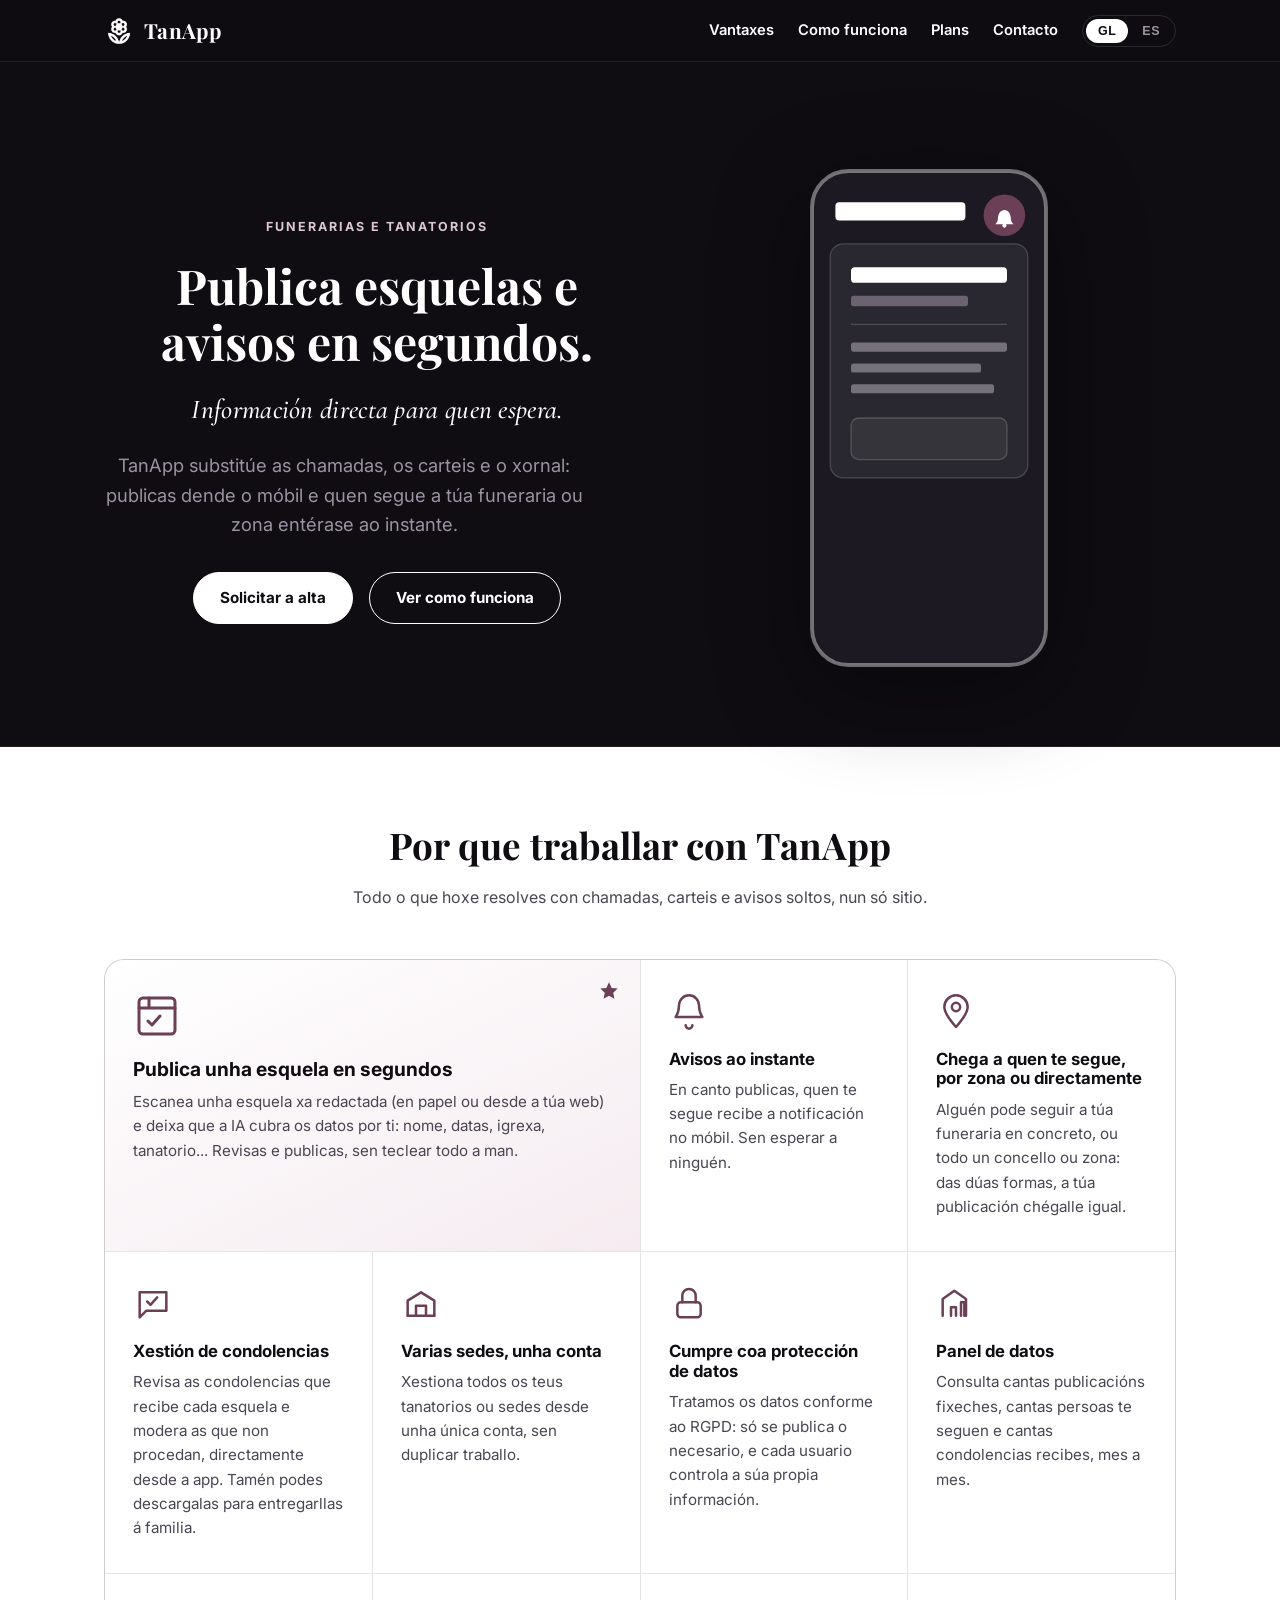
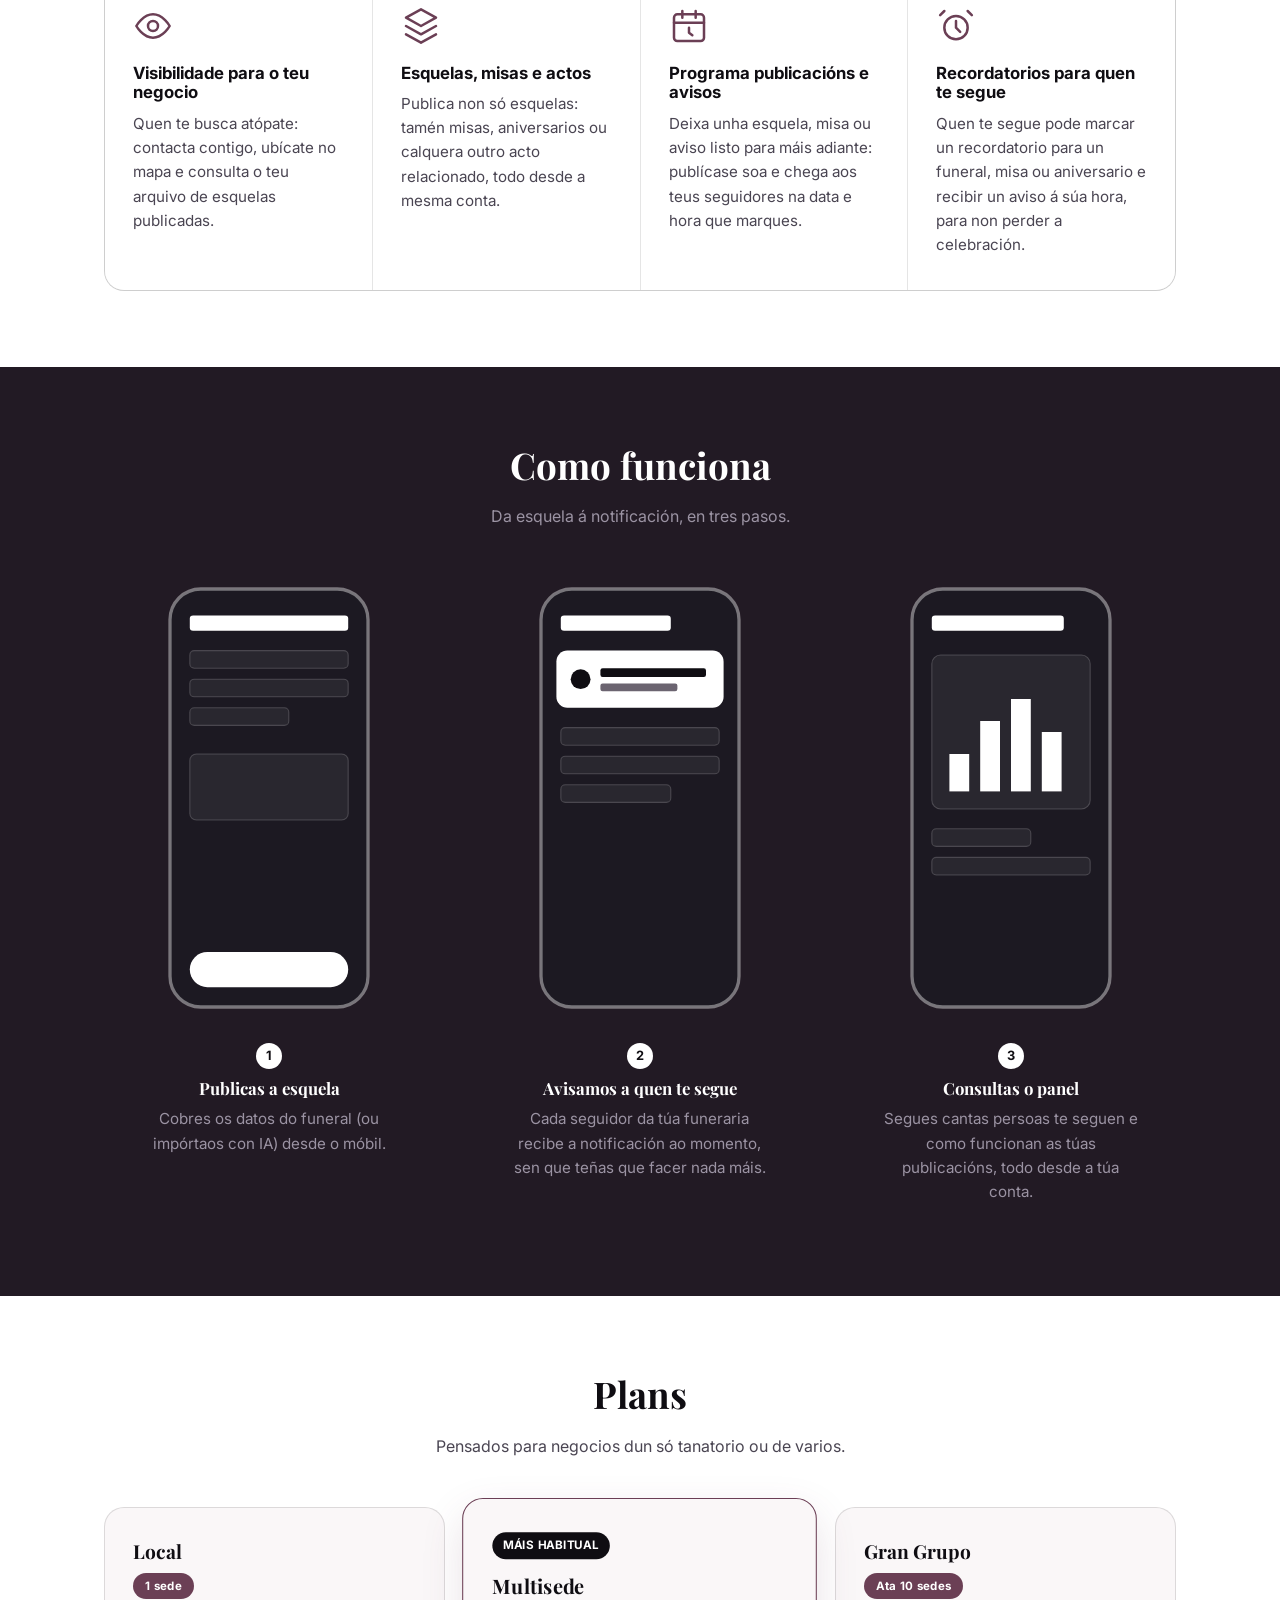
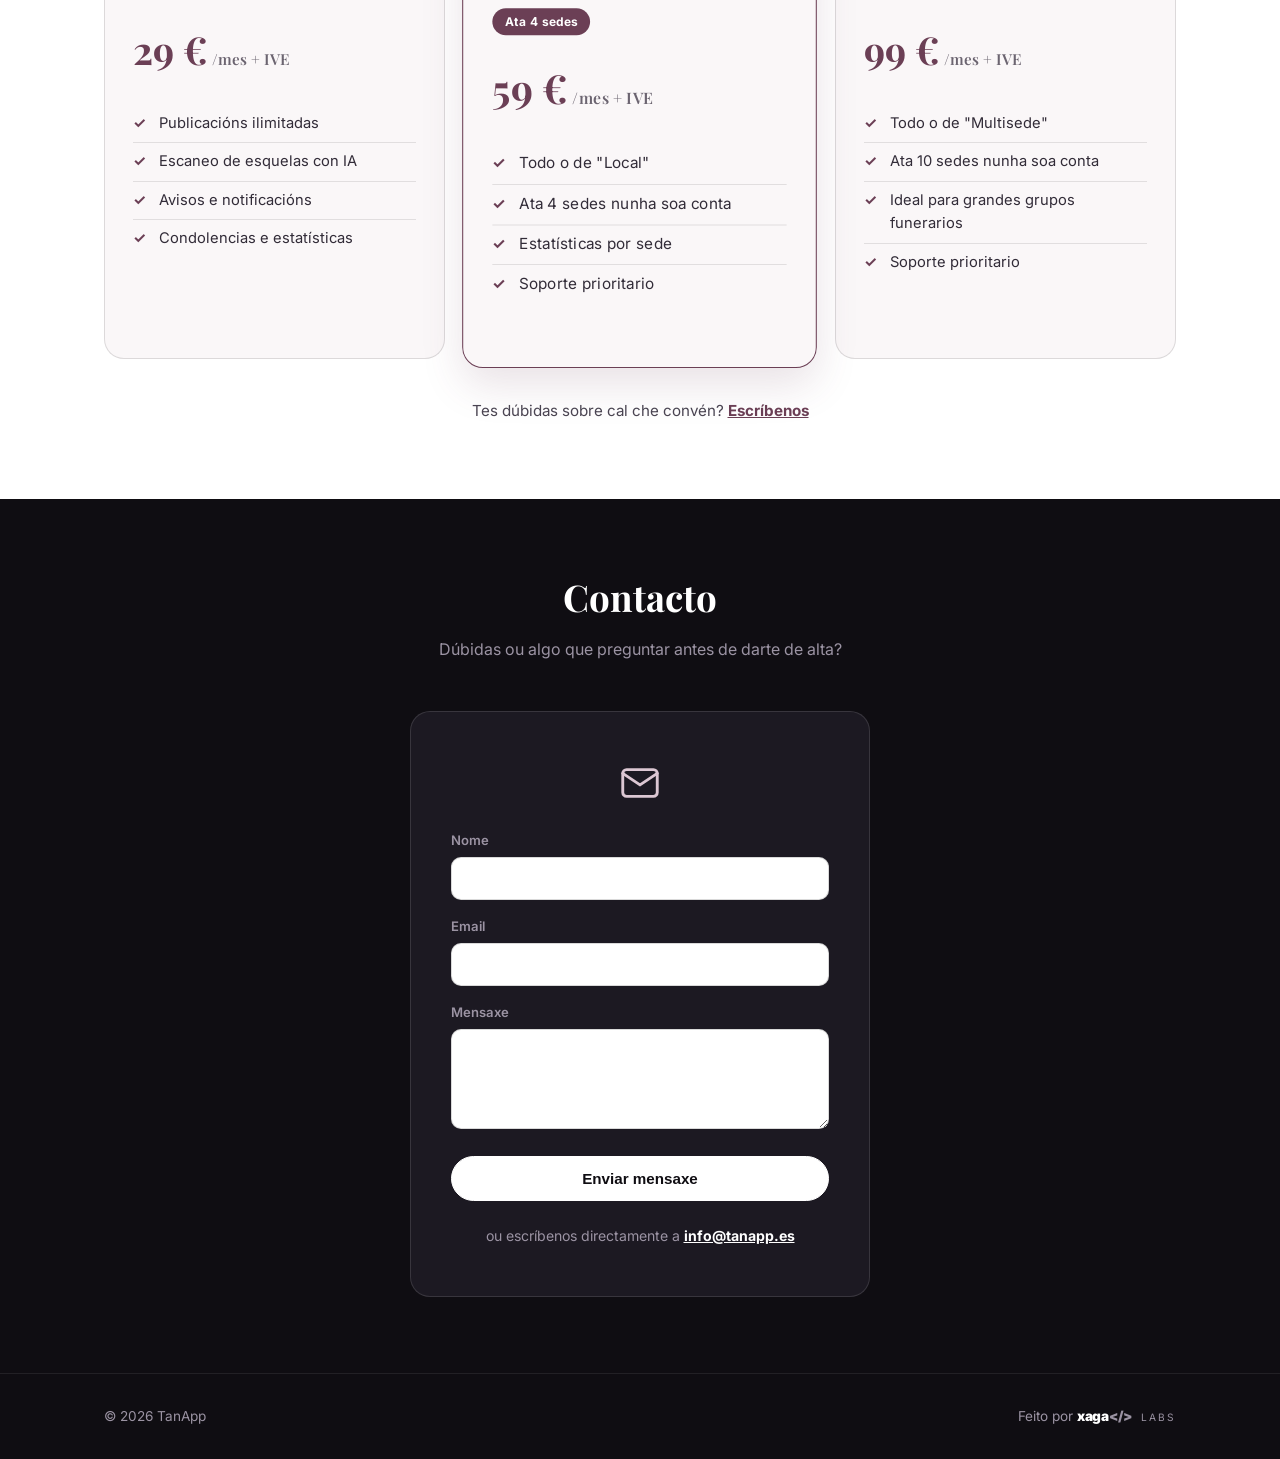
==== commit 6e0ddd2b: "Renueva la web pública con nuevas secciones, formulario de contacto y esquema de color alterno Co-Au" ====
--- a/web/index.html
+++ b/web/index.html
@@ -12,7 +12,7 @@
     <link rel="preconnect" href="https://fonts.googleapis.com" />
     <link rel="preconnect" href="https://fonts.gstatic.com" crossorigin />
     <link
-      href="https://fonts.googleapis.com/css2?family=Cormorant+Garamond:ital,wght@1,500&family=Playfair+Display:wght@700;900&display=swap"
+      href="https://fonts.googleapis.com/css2?family=Cormorant+Garamond:ital,wght@1,500&family=Inter:wght@400;500;600;700&family=Playfair+Display:wght@700;900&display=swap"
       rel="stylesheet"
     />
     <link rel="stylesheet" href="styles.css" />
@@ -39,29 +39,105 @@
 
     <main id="top">
       <section class="hero">
-        <div class="container">
-          <span class="eyebrow" data-i18n="hero_eyebrow"
-            >Funerarias e Tanatorios</span
-          >
-          <h1 data-i18n="hero_h1">Publica esquelas e avisos en segundos.</h1>
-          <p class="hero-sub" data-i18n="hero_sub">
-            Información directa para quen espera.
-          </p>
-          <p class="lead" data-i18n="hero_lead">
-            TanApp substitúe as chamadas, os carteis e o xornal: publicas
-            dende o móbil e quen segue a túa funeraria ou zona entérase ao
-            instante.
-          </p>
-          <div class="hero-actions">
-            <a class="btn btn-primary" href="#cta" data-i18n="btn_alta"
-              >Solicitar a alta</a
+        <div class="container hero-grid">
+          <div class="hero-copy">
+            <span class="eyebrow" data-i18n="hero_eyebrow"
+              >Funerarias e Tanatorios</span
             >
-            <a
-              class="btn btn-secondary"
-              href="#como-funciona"
-              data-i18n="btn_como"
-              >Ver como funciona</a
-            >
+            <h1 data-i18n="hero_h1">Publica esquelas e avisos en segundos.</h1>
+            <p class="hero-sub" data-i18n="hero_sub">
+              Información directa para quen espera.
+            </p>
+            <p class="lead" data-i18n="hero_lead">
+              TanApp substitúe as chamadas, os carteis e o xornal: publicas
+              dende o móbil e quen segue a túa funeraria ou zona entérase ao
+              instante.
+            </p>
+            <div class="hero-actions">
+              <a class="btn btn-primary" href="#contacto" data-i18n="btn_alta"
+                >Solicitar a alta</a
+              >
+              <a
+                class="btn btn-secondary"
+                href="#como-funciona"
+                data-i18n="btn_como"
+                >Ver como funciona</a
+              >
+            </div>
+          </div>
+          <div class="hero-visual">
+            <svg class="phone hero-phone" viewBox="0 0 200 400">
+              <rect
+                x="10"
+                y="10"
+                width="180"
+                height="380"
+                rx="28"
+                fill="#1c1922"
+                stroke="rgba(255,255,255,0.4)"
+                stroke-width="3"
+              />
+              <rect x="28" y="34" width="100" height="14" rx="3" fill="#ffffff" />
+              <rect
+                x="24"
+                y="66"
+                width="152"
+                height="180"
+                rx="10"
+                fill="rgba(255,255,255,0.06)"
+                stroke="rgba(255,255,255,0.18)"
+              />
+              <rect x="40" y="84" width="120" height="12" rx="3" fill="#ffffff" />
+              <rect x="40" y="106" width="90" height="8" rx="2" fill="#6b6470" />
+              <line
+                x1="40"
+                y1="128"
+                x2="160"
+                y2="128"
+                stroke="rgba(255,255,255,0.18)"
+              />
+              <rect
+                x="40"
+                y="142"
+                width="120"
+                height="7"
+                rx="2"
+                fill="rgba(255,255,255,0.35)"
+              />
+              <rect
+                x="40"
+                y="158"
+                width="100"
+                height="7"
+                rx="2"
+                fill="rgba(255,255,255,0.35)"
+              />
+              <rect
+                x="40"
+                y="174"
+                width="110"
+                height="7"
+                rx="2"
+                fill="rgba(255,255,255,0.35)"
+              />
+              <rect
+                x="40"
+                y="200"
+                width="120"
+                height="32"
+                rx="6"
+                fill="rgba(255,255,255,0.06)"
+                stroke="rgba(255,255,255,0.18)"
+              />
+              <g transform="translate(158,44)">
+                <circle r="16" fill="#6b3f55" />
+                <path
+                  d="M-5 3c0-4 2-7 5-7s5 3 5 7c0 2 1 3 2 4h-14c1-1 2-2 2-4Z"
+                  fill="#ffffff"
+                />
+                <circle cy="8" r="1.6" fill="#ffffff" />
+              </g>
+            </svg>
           </div>
         </div>
       </section>
@@ -259,6 +335,71 @@
                 consulta o teu arquivo de esquelas publicadas.
               </p>
             </div>
+            <div class="benefit-card">
+              <div class="icon">
+                <svg
+                  viewBox="0 0 24 24"
+                  fill="none"
+                  stroke="currentColor"
+                  stroke-width="1.5"
+                  stroke-linecap="round"
+                  stroke-linejoin="round"
+                >
+                  <path d="M12 2l9 5-9 5-9-5 9-5Z" />
+                  <path d="M3 12l9 5 9-5" />
+                  <path d="M3 17l9 5 9-5" />
+                </svg>
+              </div>
+              <h3 data-i18n="benefit9_h3">Esquelas, misas e actos</h3>
+              <p data-i18n="benefit9_p">
+                Publica non só esquelas: tamén misas, aniversarios ou
+                calquera outro acto relacionado, todo desde a mesma conta.
+              </p>
+            </div>
+            <div class="benefit-card">
+              <div class="icon">
+                <svg
+                  viewBox="0 0 24 24"
+                  fill="none"
+                  stroke="currentColor"
+                  stroke-width="1.5"
+                  stroke-linecap="round"
+                  stroke-linejoin="round"
+                >
+                  <rect x="3" y="5" width="18" height="16" rx="2" />
+                  <path d="M3 10h18M8 3v4M16 3v4" />
+                  <path d="M12 13v3l2 1.5" />
+                </svg>
+              </div>
+              <h3 data-i18n="benefit10_h3">Programa publicacións e avisos</h3>
+              <p data-i18n="benefit10_p">
+                Deixa unha esquela, misa ou aviso listo para máis adiante:
+                publícase soa e chega aos teus seguidores na data e hora que
+                ti marques.
+              </p>
+            </div>
+            <div class="benefit-card">
+              <div class="icon">
+                <svg
+                  viewBox="0 0 24 24"
+                  fill="none"
+                  stroke="currentColor"
+                  stroke-width="1.5"
+                  stroke-linecap="round"
+                  stroke-linejoin="round"
+                >
+                  <circle cx="12" cy="13" r="7" />
+                  <path d="M12 9v4l2.5 2.5" />
+                  <path d="M5 3L2.5 5.5M19 3l2.5 2.5" />
+                </svg>
+              </div>
+              <h3 data-i18n="benefit11_h3">Recordatorios para quen te segue</h3>
+              <p data-i18n="benefit11_p">
+                Quen te segue pode marcar un recordatorio para un funeral,
+                misa ou aniversario e recibir un aviso á súa hora, para non
+                perder a celebración.
+              </p>
+            </div>
           </div>
         </div>
       </section>
@@ -465,89 +606,63 @@
               Pensados para negocios dun só tanatorio ou de varios.
             </p>
           </div>
-          <p class="plans-note" data-i18n="planes_note">
-            Os plans aínda se están rematando de definir — estes son
-            orientativos. Escríbenos e dámosche prezo e condicións concretas
-            para a túa funeraria ou tanatorio.
-          </p>
           <div class="plan-grid">
             <div class="plan-card">
-              <h3 data-i18n="plan1_h3">Sede única</h3>
+              <h3 data-i18n="plan1_h3">Local</h3>
+              <span class="plan-sedes" data-i18n="plan1_sedes">1 sede</span>
               <div class="plan-price">
-                <span data-i18n="plan_price">A consultar</span
-                ><small data-i18n="plan1_price_small">por tanatorio</small>
+                <span data-i18n="plan1_price">29 €</span
+                ><small data-i18n="plan_mes">/mes</small>
               </div>
               <ul>
                 <li data-i18n="plan1_li1">Publicacións ilimitadas</li>
-                <li data-i18n="plan1_li2">
-                  Avisos automáticos aos teus seguidores
-                </li>
-                <li data-i18n="plan1_li3">Importación de esquelas con IA</li>
-                <li data-i18n="plan1_li4">Alta verificada</li>
+                <li data-i18n="plan1_li2">Escaneo de esquelas con IA</li>
+                <li data-i18n="plan1_li3">Avisos e notificacións</li>
+                <li data-i18n="plan1_li4">Condolencias e estatísticas</li>
               </ul>
-              <a class="btn btn-secondary" href="#cta" data-i18n="plan_btn"
-                >Falemos</a
-              >
             </div>
             <div class="plan-card featured">
               <span class="plan-badge" data-i18n="plan2_badge"
                 >Máis habitual</span
               >
-              <h3 data-i18n="plan2_h3">Varias sedes</h3>
+              <h3 data-i18n="plan2_h3">Multisede</h3>
+              <span class="plan-sedes" data-i18n="plan2_sedes"
+                >Ata 4 sedes</span
+              >
               <div class="plan-price">
-                <span data-i18n="plan_price">A consultar</span
-                ><small data-i18n="plan2_price_small">por grupo</small>
+                <span data-i18n="plan2_price">59 €</span
+                ><small data-i18n="plan_mes">/mes</small>
               </div>
               <ul>
-                <li data-i18n="plan2_li1">Todo o de "Sede única"</li>
-                <li data-i18n="plan2_li2">
-                  Varios tanatorios nunha soa conta
-                </li>
-                <li data-i18n="plan2_li3">Panel de estatísticas por sede</li>
+                <li data-i18n="plan2_li1">Todo o de "Local"</li>
+                <li data-i18n="plan2_li2">Ata 4 sedes nunha soa conta</li>
+                <li data-i18n="plan2_li3">Estatísticas por sede</li>
                 <li data-i18n="plan2_li4">Soporte prioritario</li>
               </ul>
-              <a class="btn btn-primary" href="#cta" data-i18n="plan_btn"
-                >Falemos</a
+            </div>
+            <div class="plan-card">
+              <h3 data-i18n="plan3_h3">Gran Grupo</h3>
+              <span class="plan-sedes" data-i18n="plan3_sedes"
+                >Ata 10 sedes</span
               >
-            </div>
-            <div class="plan-card">
-              <h3 data-i18n="plan3_h3">A medida</h3>
               <div class="plan-price">
-                <span data-i18n="plan_price">A consultar</span
-                ><small data-i18n="plan3_price_small">grupos grandes</small>
+                <span data-i18n="plan3_price">99 €</span
+                ><small data-i18n="plan_mes">/mes</small>
               </div>
               <ul>
-                <li data-i18n="plan3_li1">Todo o de "Varias sedes"</li>
-                <li data-i18n="plan3_li2">
-                  Integración coa túa web ou sistema actual
+                <li data-i18n="plan3_li1">Todo o de "Multisede"</li>
+                <li data-i18n="plan3_li2">Ata 10 sedes nunha soa conta</li>
+                <li data-i18n="plan3_li3">
+                  Ideal para grandes grupos funerarios
                 </li>
-                <li data-i18n="plan3_li3">
-                  Condicións adaptadas ao teu volume
-                </li>
+                <li data-i18n="plan3_li4">Soporte prioritario</li>
               </ul>
-              <a class="btn btn-secondary" href="#cta" data-i18n="plan_btn"
-                >Falemos</a
-              >
             </div>
           </div>
-        </div>
-      </section>
-
-      <section id="cta" class="alt">
-        <div class="container">
-          <div class="cta-box">
-            <h2 data-i18n="cta_h2">Damos de alta a túa funeraria ou tanatorio?</h2>
-            <p data-i18n="cta_p">
-              Escríbenos e contámosche como empezar. A solicitude de alta
-              pódese facer tamén desde a propia app.
-            </p>
-            <a
-              class="btn btn-primary"
-              href="mailto:info@tanapp.es?subject=Alta%20como%20funeraria%20en%20TanApp"
-              data-i18n="btn_alta"
-              >Solicitar a alta</a
-            >
-          </div>
+          <p class="plans-cta">
+            <span data-i18n="planes_dudas_prefix">Tes dúbidas sobre cal che convén?</span>
+            <a href="#contacto" data-i18n="planes_dudas_link">Escríbenos</a>
+          </p>
         </div>
       </section>
 
@@ -559,11 +674,76 @@
               Dúbidas ou algo que preguntar antes de darte de alta?
             </p>
           </div>
-          <div class="contact-list">
-            <a href="mailto:info@tanapp.es">info@tanapp.es</a>
-            <a href="mailto:soporte_tanapp@tanapp.es"
-              >soporte_tanapp@tanapp.es</a
+          <div class="contact-card">
+            <div class="contact-icon">
+              <svg
+                viewBox="0 0 24 24"
+                fill="none"
+                stroke="currentColor"
+                stroke-width="1.5"
+                stroke-linecap="round"
+                stroke-linejoin="round"
+              >
+                <rect x="3" y="5" width="18" height="14" rx="2" />
+                <path d="M3 7l9 6 9-6" />
+              </svg>
+            </div>
+            <form
+              id="contactForm"
+              class="contact-form"
+              action="https://formsubmit.co/ajax/info@tanapp.es"
+              method="POST"
             >
+              <input
+                type="text"
+                name="_honey"
+                style="display: none"
+                tabindex="-1"
+                autocomplete="off"
+              />
+              <input
+                type="hidden"
+                name="_subject"
+                value="Novo contacto desde TanApp.es"
+              />
+              <div class="form-row">
+                <label for="cf-nombre" data-i18n="contacto_form_nombre"
+                  >Nome</label
+                >
+                <input type="text" id="cf-nombre" name="Nome" required />
+              </div>
+              <div class="form-row">
+                <label for="cf-email" data-i18n="contacto_form_email"
+                  >Email</label
+                >
+                <input type="email" id="cf-email" name="Email" required />
+              </div>
+              <div class="form-row">
+                <label for="cf-mensaje" data-i18n="contacto_form_mensaje"
+                  >Mensaxe</label
+                >
+                <textarea
+                  id="cf-mensaje"
+                  name="Mensaxe"
+                  rows="4"
+                  required
+                ></textarea>
+              </div>
+              <button
+                type="submit"
+                class="btn btn-primary"
+                data-i18n="contacto_form_enviar"
+              >
+                Enviar mensaxe
+              </button>
+              <p class="form-status" id="contactStatus" hidden></p>
+            </form>
+            <p class="contact-alt">
+              <span data-i18n="contacto_alt_prefix"
+                >ou escríbenos directamente a</span
+              >
+              <a href="mailto:info@tanapp.es">info@tanapp.es</a>
+            </p>
           </div>
         </div>
       </section>
@@ -622,6 +802,15 @@
           benefit8_h3: 'Visibilidad para tu negocio',
           benefit8_p:
             'Quien te busca te encuentra: te contacta, te ubica en el mapa y consulta tu archivo de esquelas publicadas.',
+          benefit9_h3: 'Esquelas, misas y actos',
+          benefit9_p:
+            'Publica no solo esquelas: también misas, aniversarios o cualquier otro acto relacionado, todo desde la misma cuenta.',
+          benefit10_h3: 'Programa publicaciones y avisos',
+          benefit10_p:
+            'Deja una esquela, misa o aviso listo para más adelante: se publica solo y llega a tus seguidores en la fecha y hora que marques.',
+          benefit11_h3: 'Recordatorios para quien te sigue',
+          benefit11_p:
+            'Quien te sigue puede marcar un recordatorio para un funeral, misa o aniversario y recibir un aviso a su hora, para no perderse la celebración.',
           como_h2: 'Cómo funciona',
           como_p: 'De la esquela a la notificación, en tres pasos.',
           step1_h3: 'Publicas la esquela',
@@ -635,33 +824,42 @@
             'Sigues cuánta gente te sigue y cómo funcionan tus publicaciones, todo desde tu cuenta.',
           planes_h2: 'Planes',
           planes_p: 'Pensados para negocios de un solo tanatorio o de varios.',
-          planes_note:
-            'Los planes todavía se están terminando de definir — estos son orientativos. Escríbenos y te damos precio y condiciones concretas para tu funeraria o tanatorio.',
-          plan1_h3: 'Sede única',
-          plan_price: 'A consultar',
-          plan1_price_small: 'por tanatorio',
+          plan1_h3: 'Local',
+          plan1_sedes: '1 sede',
+          plan1_price: '29 €',
+          plan_mes: '/mes + IVA',
           plan1_li1: 'Publicaciones ilimitadas',
-          plan1_li2: 'Avisos automáticos a tus seguidores',
-          plan1_li3: 'Importación de esquelas con IA',
-          plan1_li4: 'Alta verificada',
-          plan_btn: 'Hablemos',
+          plan1_li2: 'Escaneo de esquelas con IA',
+          plan1_li3: 'Avisos y notificaciones',
+          plan1_li4: 'Condolencias y estadísticas',
           plan2_badge: 'Más habitual',
-          plan2_h3: 'Varias sedes',
-          plan2_price_small: 'por grupo',
-          plan2_li1: 'Todo lo de "Sede única"',
-          plan2_li2: 'Varios tanatorios en una sola cuenta',
-          plan2_li3: 'Panel de estadísticas por sede',
+          plan2_h3: 'Multisede',
+          plan2_sedes: 'Hasta 4 sedes',
+          plan2_price: '59 €',
+          plan2_li1: 'Todo lo de "Local"',
+          plan2_li2: 'Hasta 4 sedes en una sola cuenta',
+          plan2_li3: 'Estadísticas por sede',
           plan2_li4: 'Soporte prioritario',
-          plan3_h3: 'A medida',
-          plan3_price_small: 'grupos grandes',
-          plan3_li1: 'Todo lo de "Varias sedes"',
-          plan3_li2: 'Integración con tu web o sistema actual',
-          plan3_li3: 'Condiciones adaptadas a tu volumen',
-          cta_h2: '¿Damos de alta tu funeraria o tanatorio?',
-          cta_p:
-            'Escríbenos y te contamos cómo empezar. La solicitud de alta se puede hacer también desde la propia app.',
+          plan3_h3: 'Gran Grupo',
+          plan3_sedes: 'Hasta 10 sedes',
+          plan3_price: '99 €',
+          plan3_li1: 'Todo lo de "Multisede"',
+          plan3_li2: 'Hasta 10 sedes en una sola cuenta',
+          plan3_li3: 'Ideal para grandes grupos funerarios',
+          plan3_li4: 'Soporte prioritario',
+          planes_dudas_prefix: '¿Tienes dudas sobre cuál te conviene?',
+          planes_dudas_link: 'Escríbenos',
           contacto_h2: 'Contacto',
           contacto_p: '¿Dudas o algo que preguntar antes de darte de alta?',
+          contacto_form_nombre: 'Nombre',
+          contacto_form_email: 'Email',
+          contacto_form_mensaje: 'Mensaje',
+          contacto_form_enviar: 'Enviar mensaje',
+          contacto_form_enviando: 'Enviando…',
+          contacto_form_ok: '¡Mensaje enviado! Te responderemos en breve.',
+          contacto_form_error:
+            'No se pudo enviar. Prueba de nuevo o escríbenos directamente.',
+          contacto_alt_prefix: 'o escríbenos directamente a',
           footer_hecho_por: 'Hecho por',
           meta_title: 'TanApp para funerarias y tanatorios',
           meta_description:
@@ -706,6 +904,15 @@
           benefit8_h3: 'Visibilidade para o teu negocio',
           benefit8_p:
             'Quen te busca atópate: contacta contigo, ubícate no mapa e consulta o teu arquivo de esquelas publicadas.',
+          benefit9_h3: 'Esquelas, misas e actos',
+          benefit9_p:
+            'Publica non só esquelas: tamén misas, aniversarios ou calquera outro acto relacionado, todo desde a mesma conta.',
+          benefit10_h3: 'Programa publicacións e avisos',
+          benefit10_p:
+            'Deixa unha esquela, misa ou aviso listo para máis adiante: publícase soa e chega aos teus seguidores na data e hora que marques.',
+          benefit11_h3: 'Recordatorios para quen te segue',
+          benefit11_p:
+            'Quen te segue pode marcar un recordatorio para un funeral, misa ou aniversario e recibir un aviso á súa hora, para non perder a celebración.',
           como_h2: 'Como funciona',
           como_p: 'Da esquela á notificación, en tres pasos.',
           step1_h3: 'Publicas a esquela',
@@ -719,33 +926,42 @@
             'Segues cantas persoas te seguen e como funcionan as túas publicacións, todo desde a túa conta.',
           planes_h2: 'Plans',
           planes_p: 'Pensados para negocios dun só tanatorio ou de varios.',
-          planes_note:
-            'Os plans aínda se están rematando de definir — estes son orientativos. Escríbenos e dámosche prezo e condicións concretas para a túa funeraria ou tanatorio.',
-          plan1_h3: 'Sede única',
-          plan_price: 'A consultar',
-          plan1_price_small: 'por tanatorio',
+          plan1_h3: 'Local',
+          plan1_sedes: '1 sede',
+          plan1_price: '29 €',
+          plan_mes: '/mes + IVE',
           plan1_li1: 'Publicacións ilimitadas',
-          plan1_li2: 'Avisos automáticos aos teus seguidores',
-          plan1_li3: 'Importación de esquelas con IA',
-          plan1_li4: 'Alta verificada',
-          plan_btn: 'Falemos',
+          plan1_li2: 'Escaneo de esquelas con IA',
+          plan1_li3: 'Avisos e notificacións',
+          plan1_li4: 'Condolencias e estatísticas',
           plan2_badge: 'Máis habitual',
-          plan2_h3: 'Varias sedes',
-          plan2_price_small: 'por grupo',
-          plan2_li1: 'Todo o de "Sede única"',
-          plan2_li2: 'Varios tanatorios nunha soa conta',
-          plan2_li3: 'Panel de estatísticas por sede',
+          plan2_h3: 'Multisede',
+          plan2_sedes: 'Ata 4 sedes',
+          plan2_price: '59 €',
+          plan2_li1: 'Todo o de "Local"',
+          plan2_li2: 'Ata 4 sedes nunha soa conta',
+          plan2_li3: 'Estatísticas por sede',
           plan2_li4: 'Soporte prioritario',
-          plan3_h3: 'A medida',
-          plan3_price_small: 'grupos grandes',
-          plan3_li1: 'Todo o de "Varias sedes"',
-          plan3_li2: 'Integración coa túa web ou sistema actual',
-          plan3_li3: 'Condicións adaptadas ao teu volume',
-          cta_h2: 'Damos de alta a túa funeraria ou tanatorio?',
-          cta_p:
-            'Escríbenos e contámosche como empezar. A solicitude de alta pódese facer tamén desde a propia app.',
+          plan3_h3: 'Gran Grupo',
+          plan3_sedes: 'Ata 10 sedes',
+          plan3_price: '99 €',
+          plan3_li1: 'Todo o de "Multisede"',
+          plan3_li2: 'Ata 10 sedes nunha soa conta',
+          plan3_li3: 'Ideal para grandes grupos funerarios',
+          plan3_li4: 'Soporte prioritario',
+          planes_dudas_prefix: 'Tes dúbidas sobre cal che convén?',
+          planes_dudas_link: 'Escríbenos',
           contacto_h2: 'Contacto',
           contacto_p: 'Dúbidas ou algo que preguntar antes de darte de alta?',
+          contacto_form_nombre: 'Nome',
+          contacto_form_email: 'Email',
+          contacto_form_mensaje: 'Mensaxe',
+          contacto_form_enviar: 'Enviar mensaxe',
+          contacto_form_enviando: 'Enviando…',
+          contacto_form_ok: 'Mensaxe enviada! Responderémosche en breve.',
+          contacto_form_error:
+            'Non se puido enviar. Proba de novo ou escríbenos directamente.',
+          contacto_alt_prefix: 'ou escríbenos directamente a',
           footer_hecho_por: 'Feito por',
           meta_title: 'TanApp para funerarias e tanatorios',
           meta_description:
@@ -777,6 +993,41 @@
       applyLang(localStorage.getItem('tanapp-lang') === 'es' ? 'es' : 'gl');
 
       document.getElementById('anio').textContent = new Date().getFullYear();
+
+      // Formulario de contacto (FormSubmit.co, sin backend propio): se envía por fetch para no
+      // salir de la página ni depender de su redirección genérica de "gracias".
+      const contactForm = document.getElementById('contactForm');
+      if (contactForm) {
+        const statusEl = document.getElementById('contactStatus');
+        const currentLang = () =>
+          localStorage.getItem('tanapp-lang') === 'es' ? 'es' : 'gl';
+
+        contactForm.addEventListener('submit', async (event) => {
+          event.preventDefault();
+          const submitBtn = contactForm.querySelector('button[type="submit"]');
+          submitBtn.disabled = true;
+          statusEl.hidden = false;
+          statusEl.className = 'form-status';
+          statusEl.textContent = translations[currentLang()].contacto_form_enviando;
+
+          try {
+            const response = await fetch(contactForm.action, {
+              method: 'POST',
+              headers: { Accept: 'application/json' },
+              body: new FormData(contactForm),
+            });
+            if (!response.ok) throw new Error('Respuesta no OK');
+            statusEl.textContent = translations[currentLang()].contacto_form_ok;
+            statusEl.classList.add('ok');
+            contactForm.reset();
+          } catch (err) {
+            statusEl.textContent = translations[currentLang()].contacto_form_error;
+            statusEl.classList.add('error');
+          } finally {
+            submitBtn.disabled = false;
+          }
+        });
+      }
     </script>
   </body>
 </html>
--- a/web/styles.css
+++ b/web/styles.css
@@ -1,6 +1,6 @@
 :root {
   --bg: #0f0d12;
-  --bg-alt: #16131a;
+  --bg-alt: #221a24;
   --surface: #1c1922;
   --white: #ffffff;
   --text: #f1eef3;
@@ -23,7 +23,13 @@
 body {
   margin: 0;
   font-family:
-    -apple-system, BlinkMacSystemFont, 'Segoe UI', Roboto, Helvetica, Arial,
+    'Inter',
+    -apple-system,
+    BlinkMacSystemFont,
+    'Segoe UI',
+    Roboto,
+    Helvetica,
+    Arial,
     sans-serif;
   color: var(--text);
   background: var(--bg);
@@ -185,6 +191,13 @@
   border-bottom: 1px solid var(--border-soft);
 }
 
+.hero-grid {
+  display: grid;
+  grid-template-columns: 1.05fr 0.95fr;
+  align-items: center;
+  gap: 32px;
+}
+
 .eyebrow {
   display: inline-block;
   font-size: 0.78rem;
@@ -196,10 +209,7 @@
 }
 
 .hero h1 {
-  font-size: clamp(2.1rem, 5vw, 3.3rem);
-  max-width: 780px;
-  margin-left: auto;
-  margin-right: auto;
+  font-size: clamp(2.1rem, 4.2vw, 3rem);
   margin-bottom: 0;
 }
 
@@ -210,22 +220,60 @@
   font-size: clamp(1.3rem, 2.6vw, 1.7rem);
   letter-spacing: 0.3px;
   color: var(--white);
-  max-width: 620px;
-  margin: 18px auto 0;
+  margin: 18px 0 0;
 }
 
 .hero p.lead {
   font-size: 1.15rem;
   color: var(--text-muted);
-  max-width: 620px;
-  margin: 20px auto 32px;
+  max-width: 480px;
+  margin: 20px 0 32px;
 }
 
 .hero-actions {
   display: flex;
   gap: 16px;
+  flex-wrap: wrap;
   justify-content: center;
-  flex-wrap: wrap;
+}
+
+.hero-visual {
+  display: flex;
+  justify-content: center;
+}
+
+.hero-phone {
+  width: 100%;
+  max-width: 260px;
+  filter: drop-shadow(0 24px 48px rgba(0, 0, 0, 0.45));
+}
+
+@media (max-width: 800px) {
+  .hero {
+    text-align: center;
+  }
+
+  .hero-grid {
+    grid-template-columns: 1fr;
+  }
+
+  .hero-sub,
+  .hero p.lead {
+    margin-left: auto;
+    margin-right: auto;
+  }
+
+  .hero-actions {
+    justify-content: center;
+  }
+
+  .hero-visual {
+    margin-top: 40px;
+  }
+
+  .hero-phone {
+    max-width: 200px;
+  }
 }
 
 /* Secciones genéricas */
@@ -284,10 +332,13 @@
   padding: 32px 28px;
 }
 
-/* La funcionalidad que más se quiere destacar (publicar con IA): mismo fondo blanco que las
-   demás tarjetas, pero con una estrella en vino en la esquina. */
+/* La funcionalidad que más se quiere destacar (publicar con IA): tinte vino suave de fondo,
+   ocupa el doble de ancho que el resto y lleva una estrella en la esquina, para que se note a
+   simple vista que es la que más importa dentro de la rejilla de ventajas. */
 .benefit-card.featured {
   position: relative;
+  grid-column: span 2;
+  background: linear-gradient(155deg, #ffffff 0%, #f5ebf0 100%);
 }
 
 .benefit-card .badge-star {
@@ -302,6 +353,15 @@
   height: 40px;
   margin-bottom: 18px;
   color: var(--plum);
+}
+
+.benefit-card.featured .icon {
+  width: 48px;
+  height: 48px;
+}
+
+.benefit-card.featured h3 {
+  font-size: 1.2rem;
 }
 
 .benefit-card .icon svg {
@@ -367,14 +427,6 @@
 
 /* Planes */
 
-.plans-note {
-  text-align: center;
-  color: var(--text-muted);
-  font-size: 0.9rem;
-  margin: -24px auto 40px;
-  max-width: 520px;
-}
-
 .plan-grid {
   display: grid;
   grid-template-columns: repeat(auto-fit, minmax(260px, 1fr));
@@ -393,7 +445,9 @@
 
 .plan-card.featured {
   border-color: var(--white);
-  box-shadow: 0 8px 32px rgba(255, 255, 255, 0.06);
+  box-shadow: 0 16px 40px rgba(255, 255, 255, 0.08);
+  transform: scale(1.04);
+  z-index: 1;
 }
 
 .plan-badge {
@@ -411,25 +465,36 @@
 
 .plan-card h3 {
   font-size: 1.2rem;
-  margin-bottom: 4px;
+  margin-bottom: 10px;
+}
+
+.plan-sedes {
+  display: inline-block;
+  align-self: flex-start;
+  background: rgba(107, 63, 85, 0.3);
+  color: var(--plum-light);
+  font-size: 0.72rem;
+  font-weight: 700;
+  letter-spacing: 0.3px;
+  padding: 4px 12px;
+  border-radius: 999px;
+  margin-bottom: 20px;
 }
 
 .plan-price {
   font-family: 'Playfair Display', Georgia, serif;
-  font-size: 1.4rem;
-  color: var(--white);
-  margin-bottom: 18px;
+  font-size: 2.4rem;
+  font-weight: 700;
+  color: var(--plum-light);
+  margin-bottom: 24px;
 }
 
 .plan-price small {
   font-family: inherit;
-  font-size: 0.6rem;
-  font-weight: 700;
-  letter-spacing: 0.5px;
-  text-transform: uppercase;
-  color: var(--text-muted);
-  display: block;
-  margin-top: 2px;
+  font-size: 0.95rem;
+  font-weight: 600;
+  color: var(--text-muted);
+  margin-left: 4px;
 }
 
 .plan-card ul {
@@ -440,7 +505,8 @@
 }
 
 .plan-card li {
-  padding: 7px 0;
+  position: relative;
+  padding: 7px 0 7px 26px;
   font-size: 0.92rem;
   color: var(--text);
   border-top: 1px solid var(--border-soft);
@@ -450,53 +516,198 @@
   border-top: none;
 }
 
-.plan-card .btn {
+.plan-card li::before {
+  content: '✓';
+  position: absolute;
+  left: 0;
+  top: 7px;
+  color: var(--plum-light);
+  font-weight: 700;
+}
+
+.plans-cta {
+  text-align: center;
+  margin: 40px 0 0;
+  color: var(--text-muted);
+  font-size: 0.95rem;
+}
+
+.plans-cta a {
+  font-weight: 700;
+  color: var(--plum-light);
+}
+
+/* Contacto */
+
+.contact-card {
+  max-width: 460px;
+  margin: 0 auto;
+  text-align: center;
+  border: 1.5px solid var(--border);
+  border-radius: 20px;
+  padding: 48px 40px;
+  background: var(--surface);
+}
+
+.contact-icon {
+  width: 46px;
+  height: 46px;
+  margin: 0 auto 24px;
+  color: var(--plum-light);
+}
+
+.contact-icon svg {
   width: 100%;
-}
-
-/* CTA final */
-
-.cta-box {
+  height: 100%;
+}
+
+.contact-form {
+  text-align: left;
+}
+
+.form-row {
+  margin-bottom: 16px;
+}
+
+.form-row label {
+  display: block;
+  font-size: 0.82rem;
+  font-weight: 600;
+  color: var(--text-muted);
+  margin-bottom: 6px;
+}
+
+.form-row input,
+.form-row textarea {
+  width: 100%;
+  padding: 11px 14px;
+  border-radius: 10px;
+  border: 1.5px solid var(--border);
+  background: var(--bg);
+  color: var(--text);
+  font-family: inherit;
+  font-size: 0.95rem;
+  resize: vertical;
+}
+
+.form-row input:focus,
+.form-row textarea:focus {
+  outline: none;
+  border-color: var(--plum-light);
+}
+
+.contact-form .btn {
+  width: 100%;
+  margin-top: 4px;
+}
+
+.form-status {
+  margin: 14px 0 0;
+  font-size: 0.88rem;
+  text-align: center;
+  color: var(--text-muted);
+}
+
+.form-status.ok {
+  color: #9fd8a8;
+}
+
+.form-status.error {
+  color: #e59a9a;
+}
+
+.contact-alt {
+  text-align: center;
+  font-size: 0.88rem;
+  color: var(--text-muted);
+  margin: 24px 0 0;
+}
+
+.contact-alt a {
+  font-weight: 700;
+}
+
+/* Alternancia clara/oscura entre secciones (fondo Y color de letra invertidos, no solo un matiz
+   distinto de negro): hero oscura - ventajas clara - cómo funciona oscura - planes clara -
+   contacto oscura. Mismo criterio ya usado en "Ventajas" (fondo blanco, textos en
+   --bg/#4a4552), aplicado ahora también a planes. El vino pálido (--plum-light) se cambia por
+   el vino oscuro (--plum) en todo lo que pase a fondo claro, porque sobre blanco casi no se
+   lee. */
+
+#planes {
+  background: var(--white);
+}
+
+#planes h2,
+#planes h3 {
+  color: var(--bg);
+}
+
+#planes .section-head p {
+  color: #4a4552;
+}
+
+#planes .plan-card {
+  background: #faf7f8;
+  border-color: rgba(0, 0, 0, 0.12);
+}
+
+#planes .plan-card.featured {
+  border-color: var(--plum);
+  box-shadow: 0 16px 40px rgba(107, 63, 85, 0.15);
+}
+
+#planes .plan-card h3 {
+  color: var(--bg);
+}
+
+#planes .plan-badge {
+  background: var(--bg);
+  color: var(--white);
+}
+
+#planes .plan-sedes {
+  background: var(--plum);
+  color: var(--white);
+}
+
+#planes .plan-price {
+  color: var(--plum);
+}
+
+#planes .plan-price small {
+  color: #6b6470;
+}
+
+#planes .plan-card li {
+  color: #322c38;
+  border-top-color: rgba(0, 0, 0, 0.1);
+}
+
+#planes .plan-card li::before {
+  color: var(--plum);
+}
+
+#planes .plans-cta {
+  color: #4a4552;
+}
+
+#planes .plans-cta a {
+  color: var(--plum);
+}
+
+/* Contacto sigue en oscuro, pero los campos del formulario en blanco: se leen mejor lo que
+   escribes que sobre un input casi negro. */
+#contacto .form-row input,
+#contacto .form-row textarea {
   background: var(--white);
   color: var(--bg);
-  border-radius: 24px;
-  padding: 56px 48px;
-  text-align: center;
-}
-
-.cta-box h2 {
-  color: var(--bg);
-}
-
-.cta-box p {
-  color: #4a4552;
-  max-width: 560px;
-  margin: 0 auto 28px;
-}
-
-.cta-box .btn-primary {
-  background: var(--bg);
-  color: var(--white);
-  border-color: var(--bg);
-}
-
-.cta-box .btn-primary:hover {
-  opacity: 0.85;
-}
-
-/* Contacto */
-
-.contact-list {
-  display: flex;
-  gap: 40px;
-  justify-content: center;
-  flex-wrap: wrap;
-  text-align: center;
-}
-
-.contact-list a {
-  font-weight: 700;
-  text-decoration: none;
+  border-color: rgba(0, 0, 0, 0.15);
+}
+
+#contacto .form-row input:focus,
+#contacto .form-row textarea:focus {
+  border-color: var(--plum);
 }
 
 /* Pie */
@@ -540,10 +751,6 @@
 }
 
 @media (max-width: 640px) {
-  .cta-box {
-    padding: 36px 22px;
-  }
-
   .site-footer .container {
     flex-direction: column;
     text-align: center;
